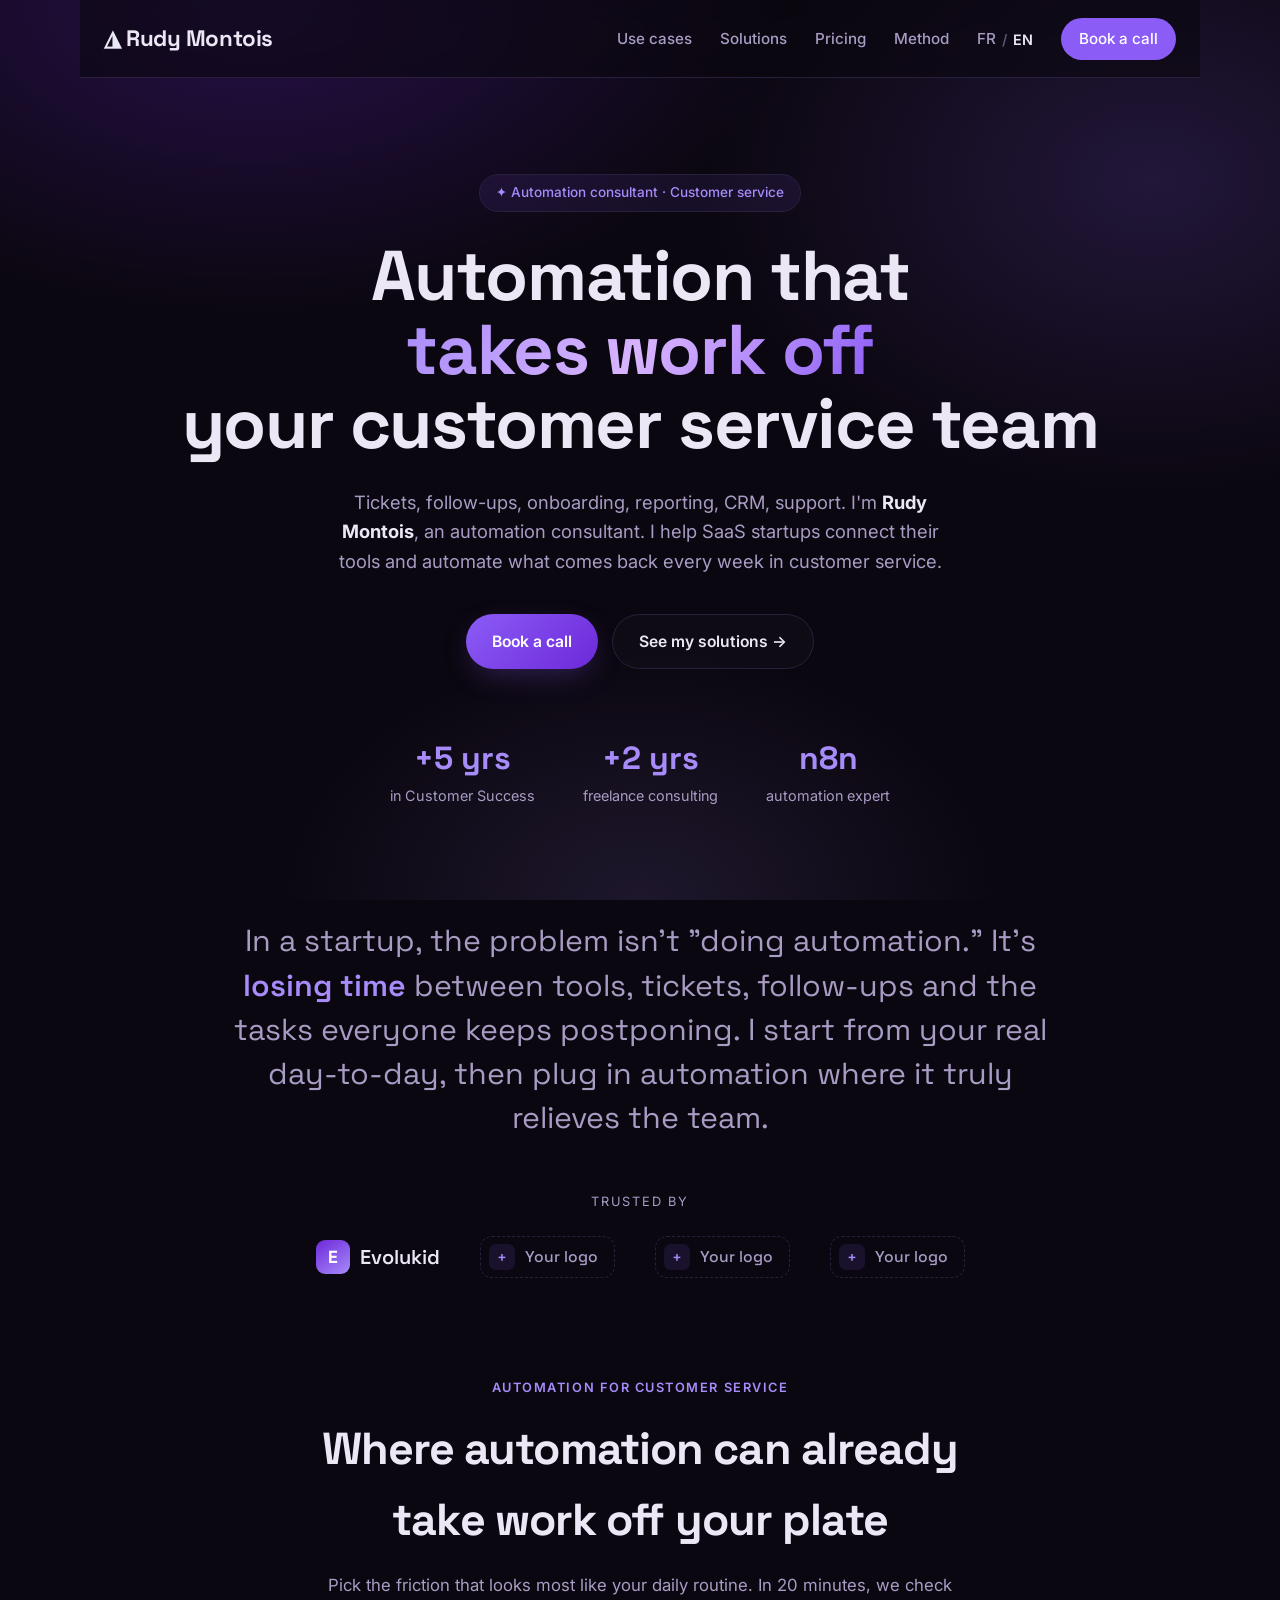
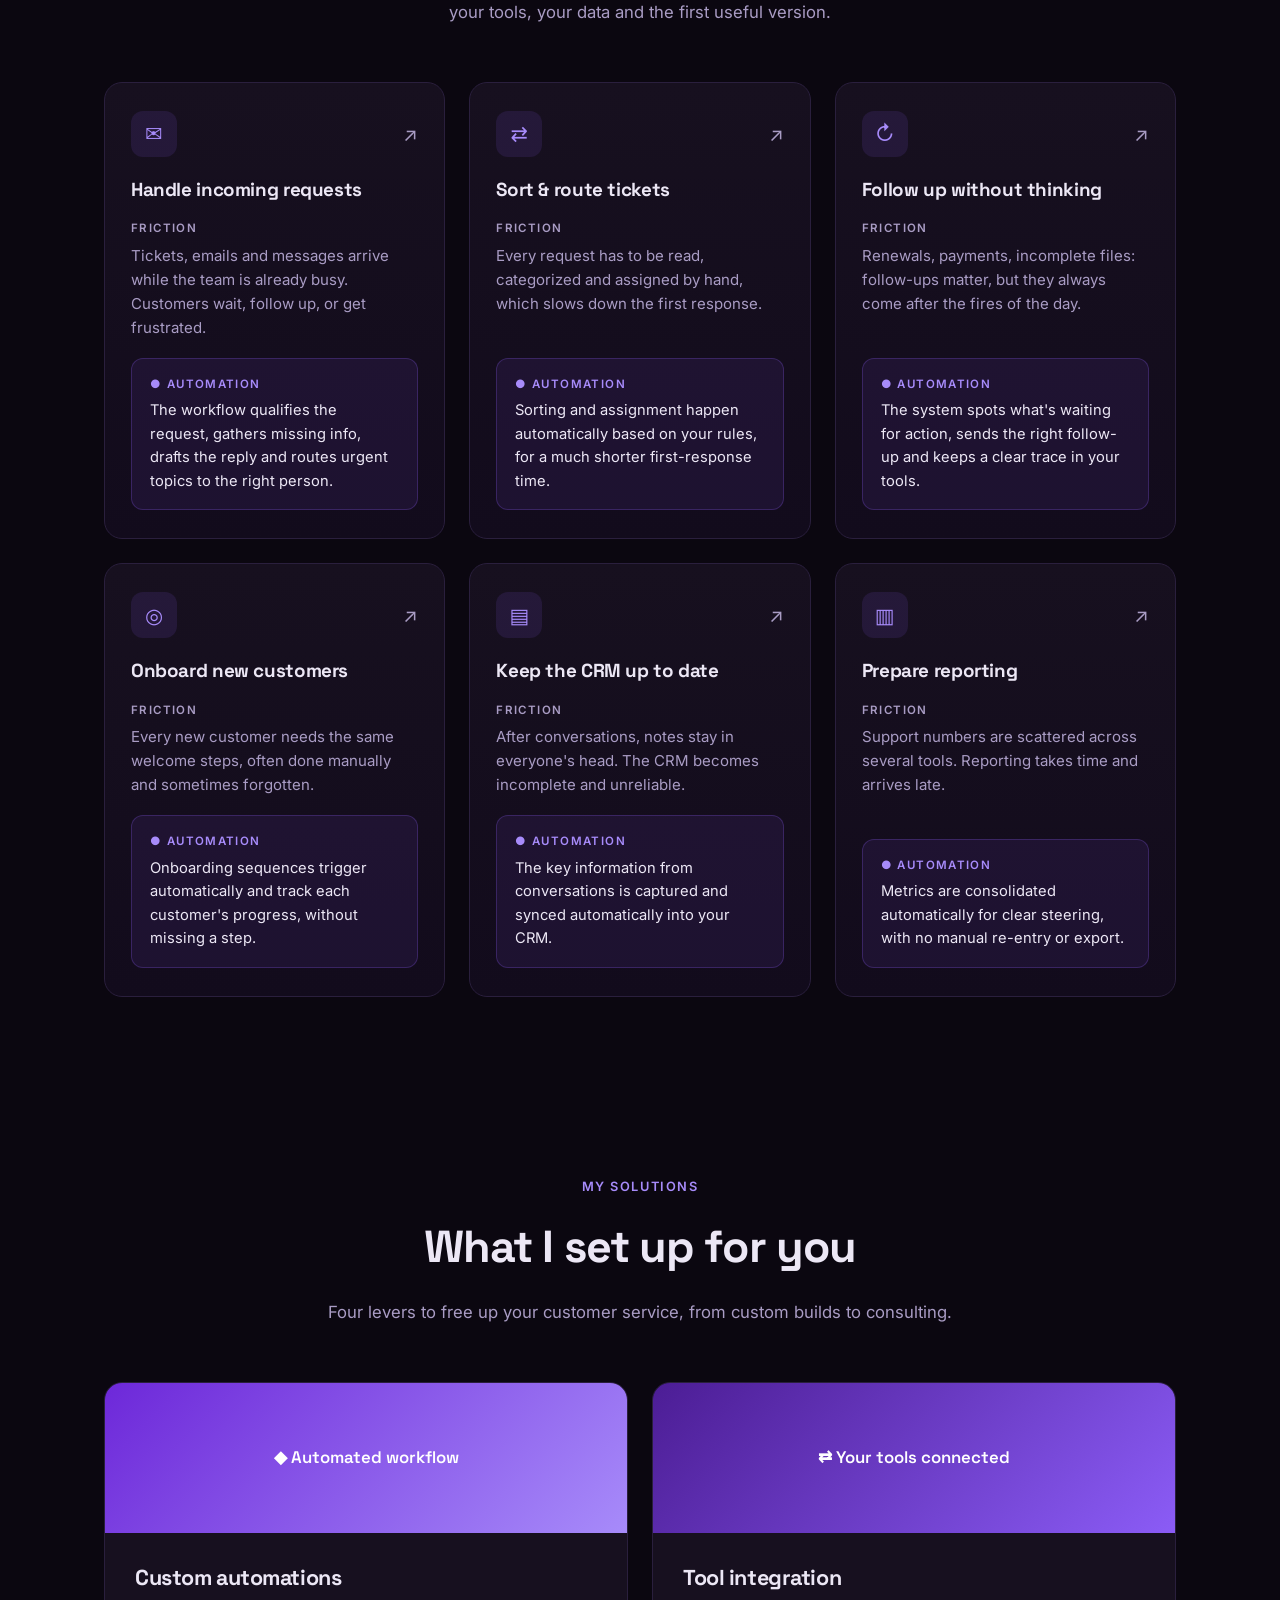
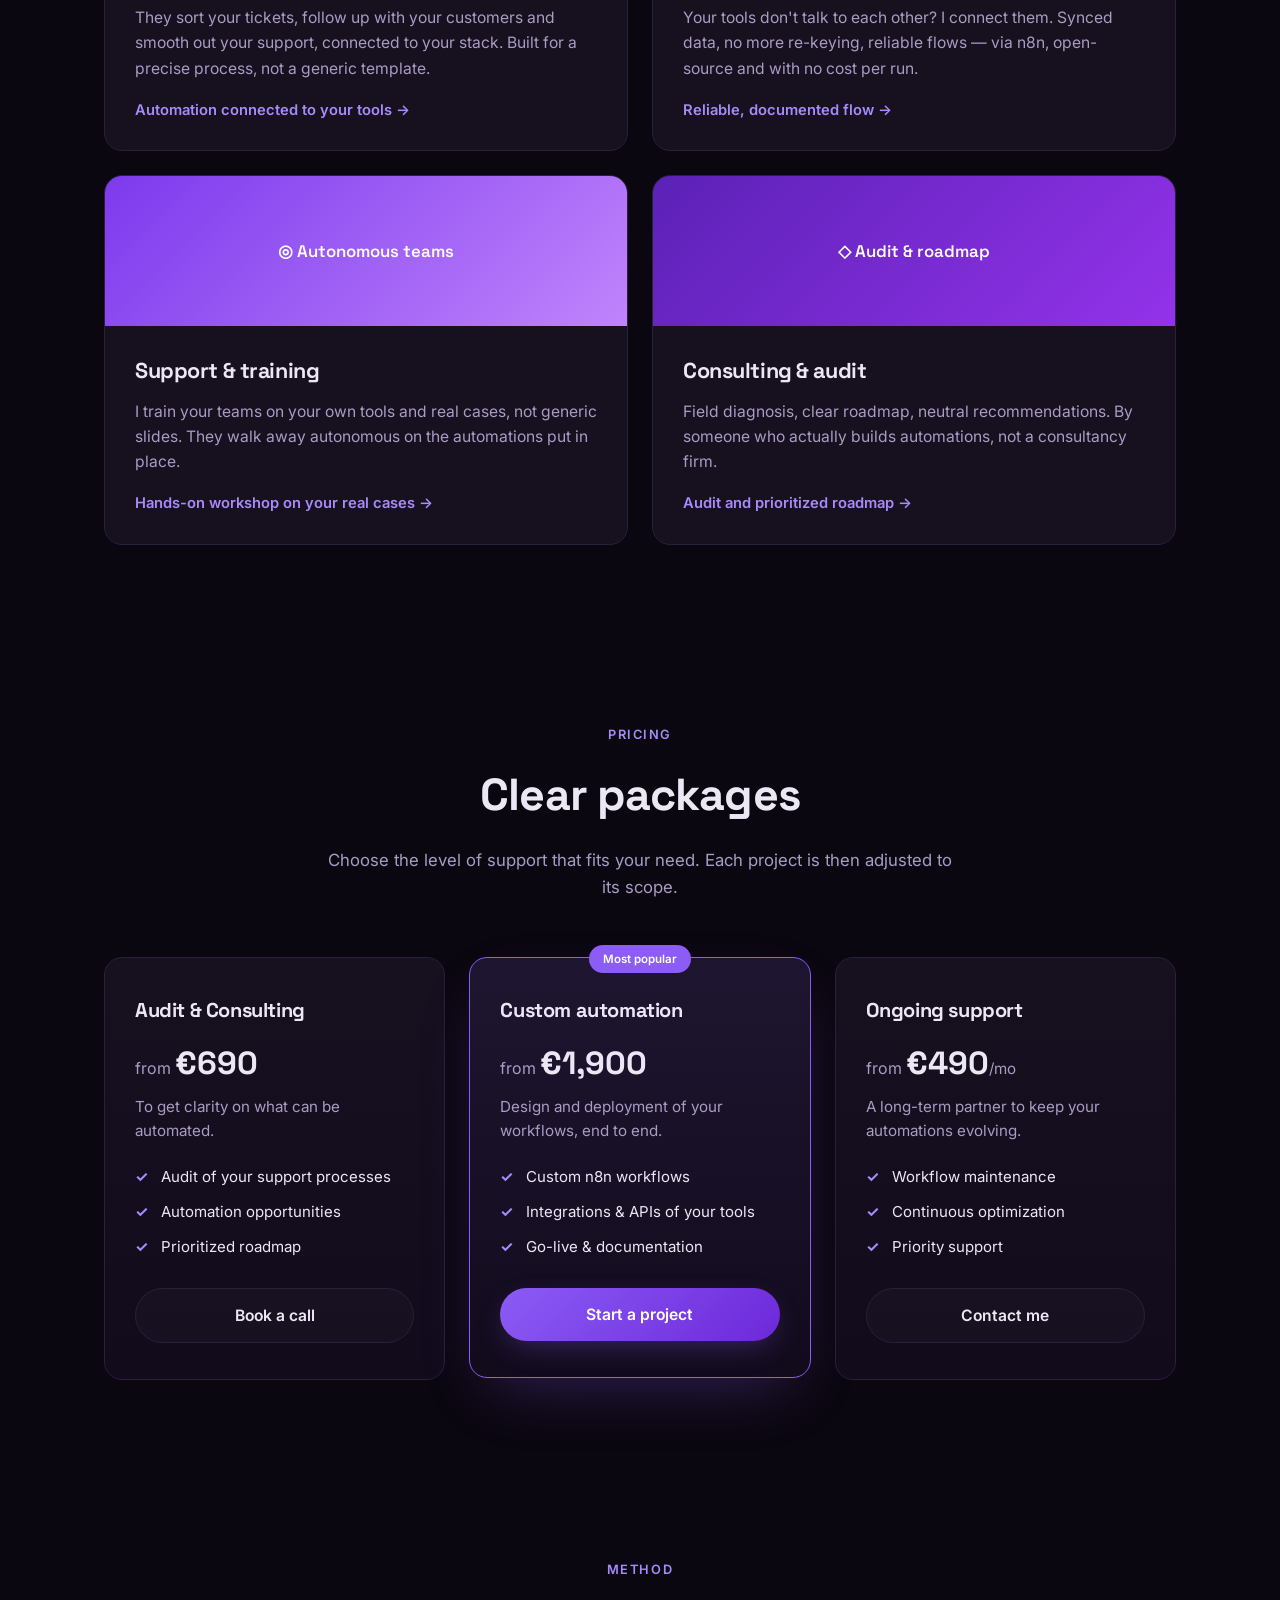
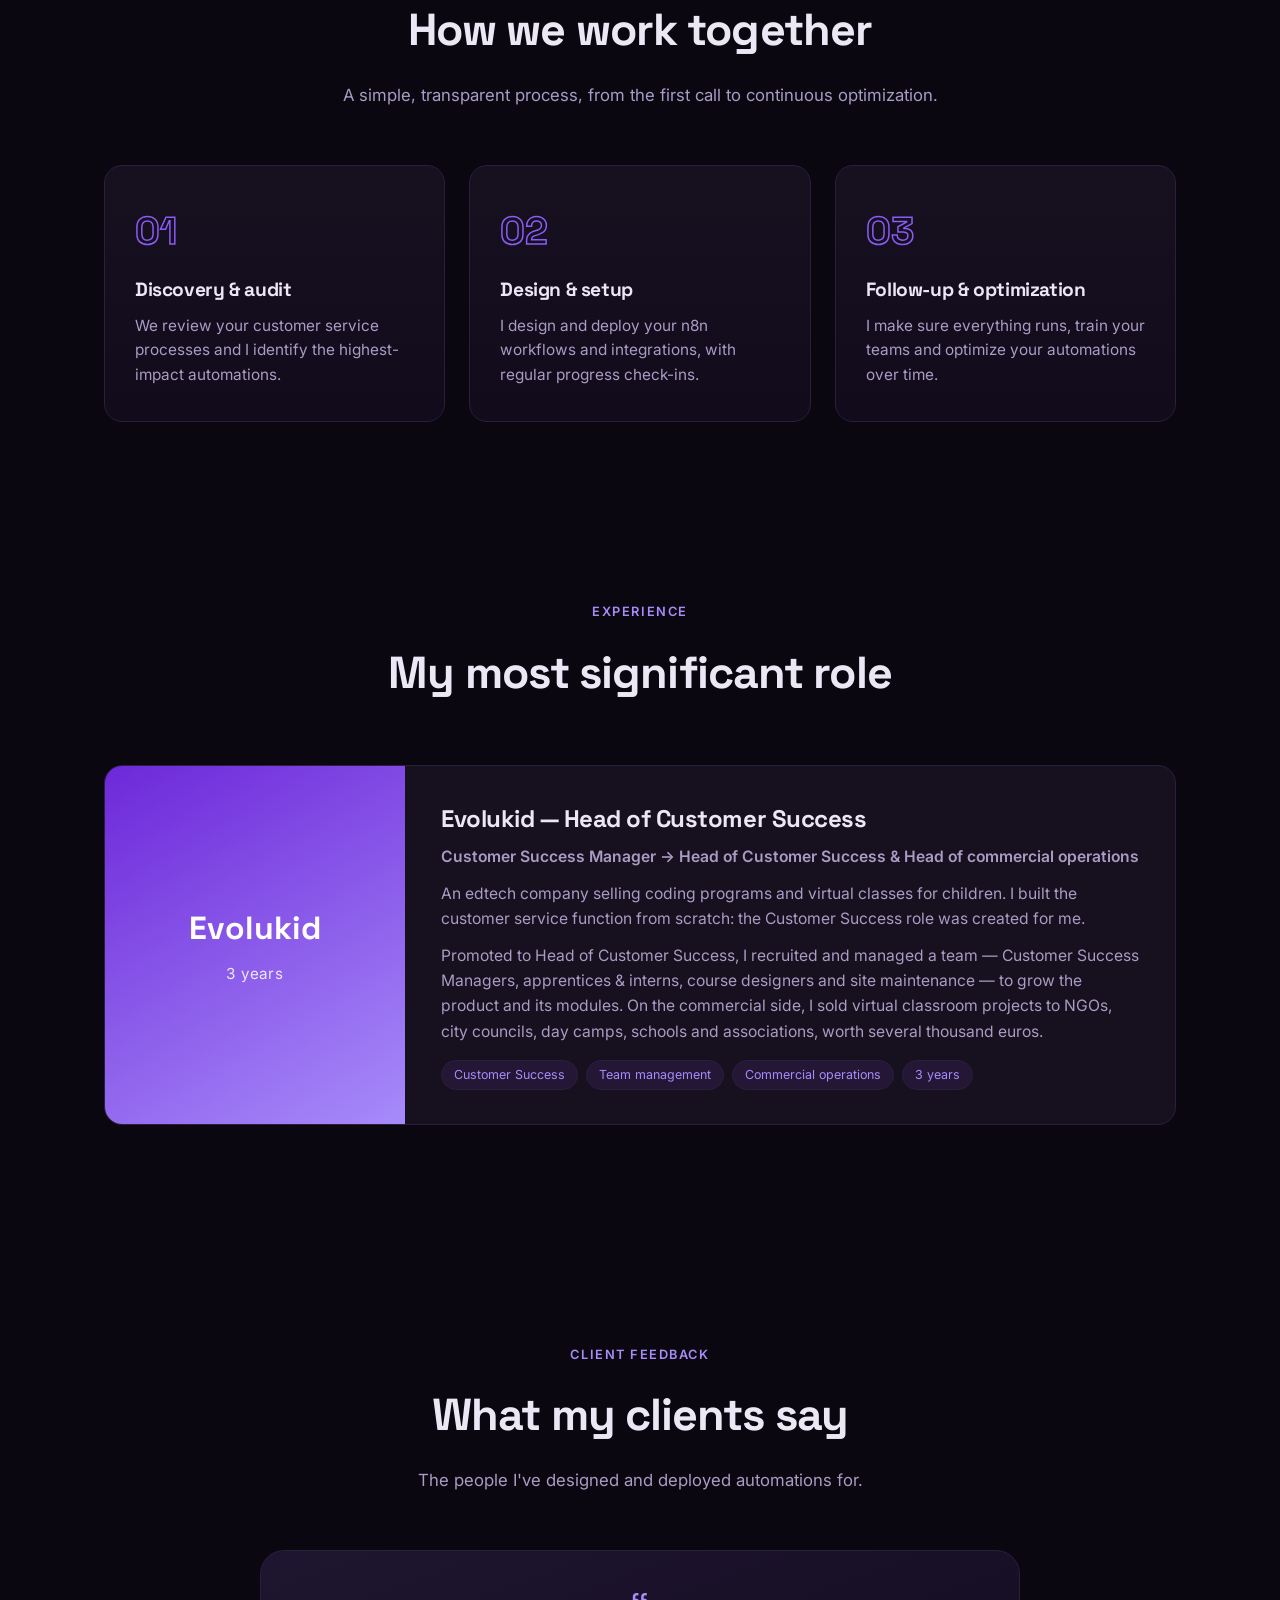
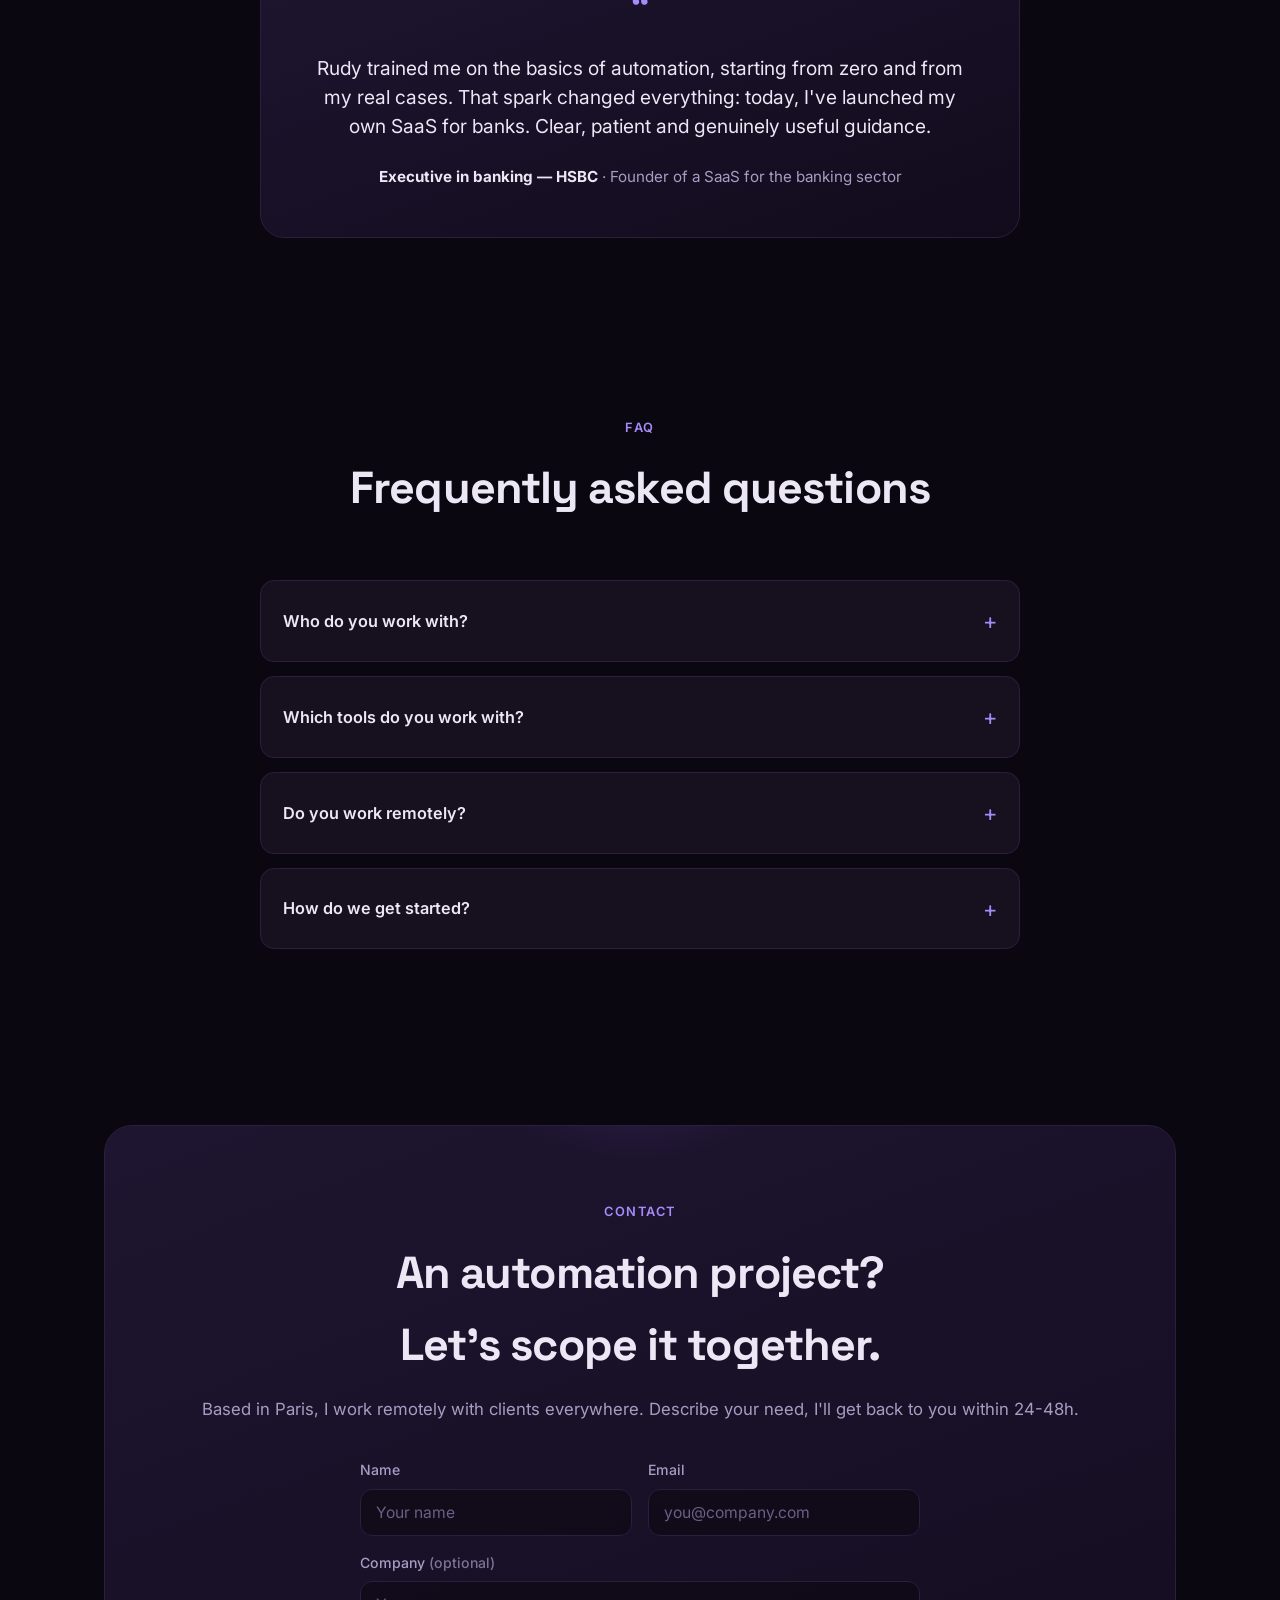
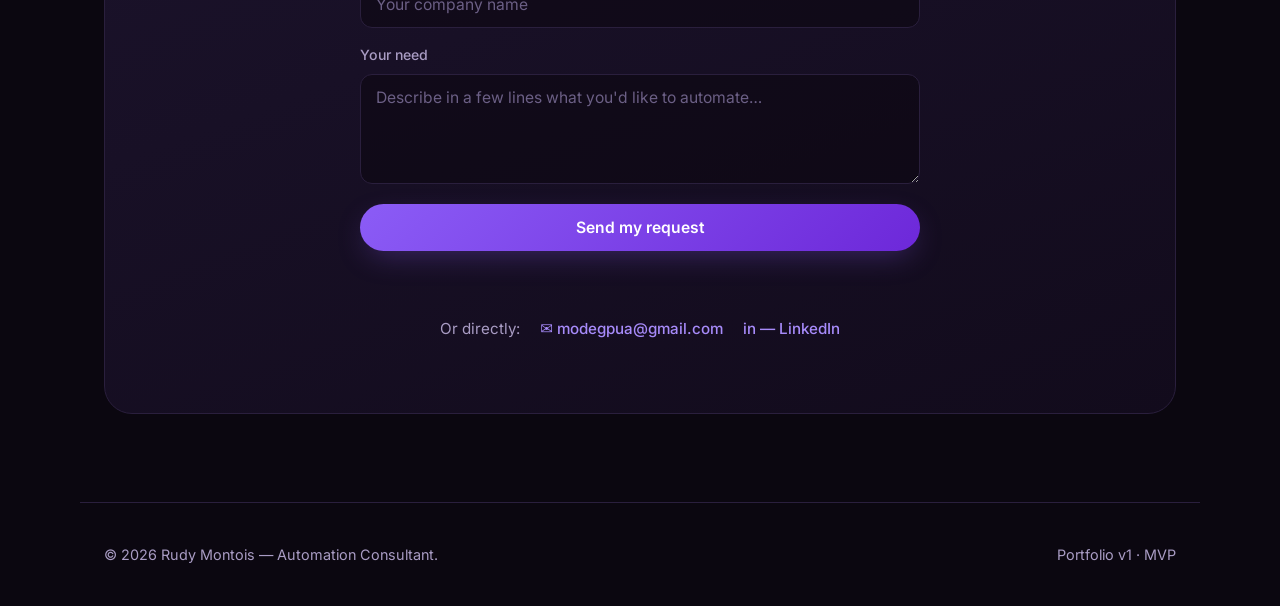
==== en/index.html @ bc2d2af4 "Ajoute la version anglaise du portfolio (/en/) - Page /en/index.html entierement traduite, memes des" ====
<!DOCTYPE html>
<html lang="en">
<head>
  <meta charset="UTF-8" />
  <meta name="viewport" content="width=device-width, initial-scale=1.0" />
  <title>Rudy Montois — Automation Consultant | Customer Service</title>
  <meta name="description" content="Automation consultant specialized in customer service. I help SaaS startups connect their tools and automate what comes back every week." />
  <meta name="author" content="Rudy Montois" />
  <meta name="keywords" content="automation, n8n, customer service, customer success, SaaS, freelance, consultant, Paris" />
  <link rel="canonical" href="https://rudymontois.fr/en/" />
  <link rel="alternate" hreflang="fr" href="https://rudymontois.fr/" />
  <link rel="alternate" hreflang="en" href="https://rudymontois.fr/en/" />
  <link rel="alternate" hreflang="x-default" href="https://rudymontois.fr/" />

  <!-- Open Graph -->
  <meta property="og:type" content="website" />
  <meta property="og:site_name" content="Rudy Montois" />
  <meta property="og:title" content="Rudy Montois — Automation Consultant | Customer Service" />
  <meta property="og:description" content="I help SaaS startups connect their tools and automate their customer service. Based in Paris, working remotely." />
  <meta property="og:url" content="https://rudymontois.fr/en/" />
  <meta property="og:image" content="https://rudymontois.fr/og-image.png" />
  <meta property="og:image:width" content="1200" />
  <meta property="og:image:height" content="630" />
  <meta property="og:locale" content="en_US" />

  <!-- Twitter Card -->
  <meta name="twitter:card" content="summary_large_image" />
  <meta name="twitter:title" content="Rudy Montois — Automation Consultant | Customer Service" />
  <meta name="twitter:description" content="I help SaaS startups connect their tools and automate their customer service. Based in Paris, working remotely." />
  <meta name="twitter:image" content="https://rudymontois.fr/og-image.png" />

  <link rel="icon" type="image/svg+xml" href="../favicon.svg" />
  <link rel="icon" type="image/png" sizes="32x32" href="../favicon-32.png" />
  <link rel="apple-touch-icon" sizes="180x180" href="../apple-touch-icon.png" />
  <link rel="preconnect" href="https://fonts.googleapis.com" />
  <link rel="preconnect" href="https://fonts.gstatic.com" crossorigin />
  <link href="https://fonts.googleapis.com/css2?family=Space+Grotesk:wght@400;500;600;700&family=Inter:wght@400;500;600&display=swap" rel="stylesheet" />
  <link rel="stylesheet" href="../style.css" />
</head>
<body>
  <div class="bg-glow" aria-hidden="true"></div>

  <!-- Header / Nav -->
  <header class="site-header">
    <a href="#top" class="logo">◮ Rudy Montois</a>
    <nav class="nav">
      <a href="#friction">Use cases</a>
      <a href="#solutions">Solutions</a>
      <a href="#tarifs">Pricing</a>
      <a href="#methode">Method</a>
      <span class="lang"><a href="../">FR</a><span class="lang-sep">/</span><span class="lang-on">EN</span></span>
      <a href="#contact" class="nav-cta">Book a call</a>
    </nav>
    <button class="nav-toggle" aria-label="Open menu">☰</button>
  </header>

  <main id="top">
    <!-- Hero -->
    <section class="hero">
      <p class="eyebrow">✦ Automation consultant · Customer service</p>
      <h1>
        Automation that<br />
        <span class="grad">takes work off</span><br />
        your customer service team
      </h1>
      <p class="hero-sub">
        Tickets, follow-ups, onboarding, reporting, CRM, support. I'm
        <strong>Rudy Montois</strong>, an automation consultant. I help SaaS
        startups connect their tools and automate what comes back every week
        in customer service.
      </p>
      <div class="hero-actions">
        <a href="#contact" class="btn btn-primary">Book a call</a>
        <a href="#solutions" class="btn btn-ghost">See my solutions →</a>
      </div>
      <div class="hero-stats">
        <div><strong>+5 yrs</strong><span>in Customer Success</span></div>
        <div><strong>+2 yrs</strong><span>freelance consulting</span></div>
        <div><strong>n8n</strong><span>automation expert</span></div>
      </div>
    </section>

    <!-- Problem block -->
    <section class="intro-block">
      <p>
        In a startup, the problem isn't "doing automation."
        It's <strong>losing time</strong> between tools, tickets, follow-ups
        and the tasks everyone keeps postponing. I start from your real
        day-to-day, then plug in automation where it truly relieves the team.
      </p>
    </section>

    <!-- Client logos -->
    <section class="logos">
      <p class="logos-title">Trusted by</p>
      <div class="logos-row">
        <span class="logo-item"><span class="logo-mark">E</span>Evolukid</span>
        <span class="logo-item ph"><span class="slot-mark">+</span>Your logo</span>
        <span class="logo-item ph"><span class="slot-mark">+</span>Your logo</span>
        <span class="logo-item ph"><span class="slot-mark">+</span>Your logo</span>
      </div>
    </section>

    <!-- Friction / Use cases -->
    <section id="friction" class="section">
      <div class="section-head">
        <span class="tag">Automation for customer service</span>
        <h2>Where automation can already take work off your plate</h2>
        <p class="section-lead">
          Pick the friction that looks most like your daily routine. In 20 minutes,
          we check your tools, your data and the first useful version.
        </p>
      </div>

      <div class="friction">
        <article class="friction-card">
          <div class="friction-top"><span class="fic">✉</span><span class="arrow">↗</span></div>
          <h3>Handle incoming requests</h3>
          <p class="label">Friction</p>
          <p>Tickets, emails and messages arrive while the team is already busy. Customers wait, follow up, or get frustrated.</p>
          <div class="auto-box">
            <p class="label auto">● Automation</p>
            <p>The workflow qualifies the request, gathers missing info, drafts the reply and routes urgent topics to the right person.</p>
          </div>
        </article>

        <article class="friction-card">
          <div class="friction-top"><span class="fic">⇄</span><span class="arrow">↗</span></div>
          <h3>Sort &amp; route tickets</h3>
          <p class="label">Friction</p>
          <p>Every request has to be read, categorized and assigned by hand, which slows down the first response.</p>
          <div class="auto-box">
            <p class="label auto">● Automation</p>
            <p>Sorting and assignment happen automatically based on your rules, for a much shorter first-response time.</p>
          </div>
        </article>

        <article class="friction-card">
          <div class="friction-top"><span class="fic">↻</span><span class="arrow">↗</span></div>
          <h3>Follow up without thinking</h3>
          <p class="label">Friction</p>
          <p>Renewals, payments, incomplete files: follow-ups matter, but they always come after the fires of the day.</p>
          <div class="auto-box">
            <p class="label auto">● Automation</p>
            <p>The system spots what's waiting for action, sends the right follow-up and keeps a clear trace in your tools.</p>
          </div>
        </article>

        <article class="friction-card">
          <div class="friction-top"><span class="fic">◎</span><span class="arrow">↗</span></div>
          <h3>Onboard new customers</h3>
          <p class="label">Friction</p>
          <p>Every new customer needs the same welcome steps, often done manually and sometimes forgotten.</p>
          <div class="auto-box">
            <p class="label auto">● Automation</p>
            <p>Onboarding sequences trigger automatically and track each customer's progress, without missing a step.</p>
          </div>
        </article>

        <article class="friction-card">
          <div class="friction-top"><span class="fic">▤</span><span class="arrow">↗</span></div>
          <h3>Keep the CRM up to date</h3>
          <p class="label">Friction</p>
          <p>After conversations, notes stay in everyone's head. The CRM becomes incomplete and unreliable.</p>
          <div class="auto-box">
            <p class="label auto">● Automation</p>
            <p>The key information from conversations is captured and synced automatically into your CRM.</p>
          </div>
        </article>

        <article class="friction-card">
          <div class="friction-top"><span class="fic">▥</span><span class="arrow">↗</span></div>
          <h3>Prepare reporting</h3>
          <p class="label">Friction</p>
          <p>Support numbers are scattered across several tools. Reporting takes time and arrives late.</p>
          <div class="auto-box">
            <p class="label auto">● Automation</p>
            <p>Metrics are consolidated automatically for clear steering, with no manual re-entry or export.</p>
          </div>
        </article>
      </div>
    </section>

    <!-- Solutions -->
    <section id="solutions" class="section">
      <div class="section-head">
        <span class="tag">My solutions</span>
        <h2>What I set up for you</h2>
        <p class="section-lead">Four levers to free up your customer service, from custom builds to consulting.</p>
      </div>

      <div class="solutions">
        <article class="solution-card">
          <div class="solution-visual v1"><span>◆ Automated workflow</span></div>
          <div class="solution-body">
            <h3>Custom automations</h3>
            <p>They sort your tickets, follow up with your customers and smooth out your support, connected to your stack. Built for a precise process, not a generic template.</p>
            <span class="more">Automation connected to your tools →</span>
          </div>
        </article>

        <article class="solution-card">
          <div class="solution-visual v2"><span>⇄ Your tools connected</span></div>
          <div class="solution-body">
            <h3>Tool integration</h3>
            <p>Your tools don't talk to each other? I connect them. Synced data, no more re-keying, reliable flows — via n8n, open-source and with no cost per run.</p>
            <span class="more">Reliable, documented flow →</span>
          </div>
        </article>

        <article class="solution-card">
          <div class="solution-visual v3"><span>◎ Autonomous teams</span></div>
          <div class="solution-body">
            <h3>Support &amp; training</h3>
            <p>I train your teams on your own tools and real cases, not generic slides. They walk away autonomous on the automations put in place.</p>
            <span class="more">Hands-on workshop on your real cases →</span>
          </div>
        </article>

        <article class="solution-card">
          <div class="solution-visual v4"><span>◇ Audit &amp; roadmap</span></div>
          <div class="solution-body">
            <h3>Consulting &amp; audit</h3>
            <p>Field diagnosis, clear roadmap, neutral recommendations. By someone who actually builds automations, not a consultancy firm.</p>
            <span class="more">Audit and prioritized roadmap →</span>
          </div>
        </article>
      </div>
    </section>

    <!-- Pricing -->
    <section id="tarifs" class="section">
      <div class="section-head">
        <span class="tag">Pricing</span>
        <h2>Clear packages</h2>
        <p class="section-lead">Choose the level of support that fits your need. Each project is then adjusted to its scope.</p>
      </div>

      <div class="pricing">
        <article class="price-card">
          <h3>Audit &amp; Consulting</h3>
          <div class="price">from <strong>€690</strong></div>
          <p class="price-desc">To get clarity on what can be automated.</p>
          <ul>
            <li>Audit of your support processes</li>
            <li>Automation opportunities</li>
            <li>Prioritized roadmap</li>
          </ul>
          <a href="#contact" class="btn btn-ghost">Book a call</a>
        </article>

        <article class="price-card featured">
          <div class="price-badge">Most popular</div>
          <h3>Custom automation</h3>
          <div class="price">from <strong>€1,900</strong></div>
          <p class="price-desc">Design and deployment of your workflows, end to end.</p>
          <ul>
            <li>Custom n8n workflows</li>
            <li>Integrations &amp; APIs of your tools</li>
            <li>Go-live &amp; documentation</li>
          </ul>
          <a href="#contact" class="btn btn-primary">Start a project</a>
        </article>

        <article class="price-card">
          <h3>Ongoing support</h3>
          <div class="price">from <strong>€490</strong><span>/mo</span></div>
          <p class="price-desc">A long-term partner to keep your automations evolving.</p>
          <ul>
            <li>Workflow maintenance</li>
            <li>Continuous optimization</li>
            <li>Priority support</li>
          </ul>
          <a href="#contact" class="btn btn-ghost">Contact me</a>
        </article>
      </div>
    </section>

    <!-- Method -->
    <section id="methode" class="section">
      <div class="section-head">
        <span class="tag">Method</span>
        <h2>How we work together</h2>
        <p class="section-lead">A simple, transparent process, from the first call to continuous optimization.</p>
      </div>
      <div class="steps">
        <article class="step">
          <div class="step-num">01</div>
          <h3>Discovery &amp; audit</h3>
          <p>We review your customer service processes and I identify the highest-impact automations.</p>
        </article>
        <article class="step">
          <div class="step-num">02</div>
          <h3>Design &amp; setup</h3>
          <p>I design and deploy your n8n workflows and integrations, with regular progress check-ins.</p>
        </article>
        <article class="step">
          <div class="step-num">03</div>
          <h3>Follow-up &amp; optimization</h3>
          <p>I make sure everything runs, train your teams and optimize your automations over time.</p>
        </article>
      </div>
    </section>

    <!-- Experience — Evolukid -->
    <section id="experience" class="section">
      <div class="section-head">
        <span class="tag">Experience</span>
        <h2>My most significant role</h2>
      </div>
      <article class="project-featured">
        <div class="featured-visual"><span>Evolukid</span><em>3 years</em></div>
        <div class="featured-body">
          <h3>Evolukid — Head of Customer Success</h3>
          <p class="featured-role">Customer Success Manager → Head of Customer Success &amp; Head of commercial operations</p>
          <p>An edtech company selling coding programs and virtual classes for children. I built the customer service function from scratch: the Customer Success role was created for me.</p>
          <p>Promoted to Head of Customer Success, I recruited and managed a team — Customer Success Managers, apprentices &amp; interns, course designers and site maintenance — to grow the product and its modules. On the commercial side, I sold virtual classroom projects to NGOs, city councils, day camps, schools and associations, worth several thousand euros.</p>
          <div class="chips"><span>Customer Success</span><span>Team management</span><span>Commercial operations</span><span>3 years</span></div>
        </div>
      </article>
    </section>

    <!-- Testimonials -->
    <section class="section testimonials">
      <div class="section-head">
        <span class="tag">Client feedback</span>
        <h2>What my clients say</h2>
        <p class="section-lead">The people I've designed and deployed automations for.</p>
      </div>
      <blockquote class="testimonial">
        <span class="quote-mark">“</span>
        <p>Rudy trained me on the basics of automation, starting from zero and from my real cases. That spark changed everything: today, I've launched my own SaaS for banks. Clear, patient and genuinely useful guidance.</p>
        <footer><strong>Executive in banking — HSBC</strong> · Founder of a SaaS for the banking sector</footer>
      </blockquote>
    </section>

    <!-- FAQ -->
    <section id="faq" class="section">
      <div class="section-head">
        <span class="tag">FAQ</span>
        <h2>Frequently asked questions</h2>
      </div>
      <div class="faq">
        <details>
          <summary>Who do you work with?</summary>
          <p>Mainly SaaS startups and companies focused on customer service, who want to automate their support and gain efficiency.</p>
        </details>
        <details>
          <summary>Which tools do you work with?</summary>
          <p>n8n Cloud first for automation, connected to your existing tools: CRM, helpdesk, billing and other SaaS solutions via their APIs.</p>
        </details>
        <details>
          <summary>Do you work remotely?</summary>
          <p>Yes, I work as a freelancer and remotely, with regular check-ins to keep clear tracking throughout the project.</p>
        </details>
        <details>
          <summary>How do we get started?</summary>
          <p>A first call is enough to scope your need. I get back to you within 24 to 48h with a first approach.</p>
        </details>
      </div>
    </section>

    <!-- Contact -->
    <section id="contact" class="section contact">
      <div class="contact-inner">
        <span class="tag">Contact</span>
        <h2>An automation project?<br />Let's scope it together.</h2>
        <p class="section-lead">
          Based in Paris, I work remotely with clients everywhere.
          Describe your need, I'll get back to you within 24-48h.
        </p>

        <!-- Form: replace VOTRE_ID with your Formspree ID -->
        <form id="contact-form" class="contact-form" action="https://formspree.io/f/VOTRE_ID" method="POST">
          <div class="form-row">
            <label>
              <span>Name</span>
              <input type="text" name="name" placeholder="Your name" required />
            </label>
            <label>
              <span>Email</span>
              <input type="email" name="email" placeholder="you@company.com" required />
            </label>
          </div>
          <label>
            <span>Company <em>(optional)</em></span>
            <input type="text" name="company" placeholder="Your company name" />
          </label>
          <label>
            <span>Your need</span>
            <textarea name="message" rows="4" placeholder="Describe in a few lines what you'd like to automate…" required></textarea>
          </label>
          <button type="submit" class="btn btn-primary form-submit">Send my request</button>
          <p class="form-status" role="status" aria-live="polite"></p>
        </form>

        <div class="contact-alt">
          <span>Or directly:</span>
          <a href="mailto:modegpua@gmail.com">✉ modegpua@gmail.com</a>
          <a href="https://www.linkedin.com/in/rudy-montois/" target="_blank" rel="noopener">in — LinkedIn</a>
        </div>
      </div>
    </section>
  </main>

  <footer class="site-footer">
    <p>© <span id="year"></span> Rudy Montois — Automation Consultant.</p>
    <p class="footer-made">Portfolio v1 · MVP</p>
  </footer>

  <script type="application/ld+json">
  {
    "@context": "https://schema.org",
    "@type": "ProfessionalService",
    "name": "Rudy Montois — Automation Consultant",
    "description": "Automation consultant specialized in customer service. Helps SaaS startups connect their tools and automate their support.",
    "url": "https://rudymontois.fr/en/",
    "image": "https://rudymontois.fr/og-image.png",
    "areaServed": "FR",
    "knowsAbout": ["Automation", "n8n", "Customer Success", "SaaS", "Customer service"],
    "founder": {
      "@type": "Person",
      "name": "Rudy Montois",
      "jobTitle": "Automation Consultant",
      "sameAs": "https://www.linkedin.com/in/rudy-montois/"
    },
    "address": {
      "@type": "PostalAddress",
      "addressLocality": "Paris",
      "addressCountry": "FR"
    }
  }
  </script>
  <script src="../script.js"></script>
</body>
</html>
---- style.css ----
/* ============================================
   Portfolio Rudy Montois — Thème sombre + violet
   ============================================ */

:root {
  --bg: #0b0710;
  --bg-2: #120b1c;
  --surface: #17101f;
  --surface-2: #1e1530;
  --border: #2a1f3d;
  --text: #ece7f5;
  --text-dim: #a99cc4;
  --violet: #8b5cf6;
  --violet-bright: #a78bfa;
  --violet-deep: #6d28d9;
  --violet-glow: rgba(139, 92, 246, 0.35);
  --radius: 18px;
  --maxw: 1120px;
}

* { margin: 0; padding: 0; box-sizing: border-box; }

html { scroll-behavior: smooth; }

body {
  background: var(--bg);
  color: var(--text);
  font-family: "Inter", system-ui, sans-serif;
  line-height: 1.6;
  overflow-x: hidden;
  position: relative;
}

h1, h2, h3, .logo { font-family: "Space Grotesk", sans-serif; letter-spacing: -0.02em; }

a { color: inherit; text-decoration: none; }

/* ---------- Fond lumineux ---------- */
.bg-glow {
  position: fixed;
  inset: 0;
  z-index: -1;
  background:
    radial-gradient(60% 50% at 20% 0%, rgba(109, 40, 217, 0.28), transparent 70%),
    radial-gradient(50% 50% at 90% 20%, rgba(139, 92, 246, 0.18), transparent 70%),
    radial-gradient(40% 40% at 50% 100%, rgba(167, 139, 250, 0.12), transparent 70%),
    var(--bg);
}

/* ---------- Header ---------- */
.site-header {
  position: sticky;
  top: 0;
  z-index: 50;
  display: flex;
  align-items: center;
  justify-content: space-between;
  max-width: var(--maxw);
  margin: 0 auto;
  padding: 18px 24px;
  backdrop-filter: blur(12px);
}
.site-header::after {
  content: "";
  position: absolute;
  inset: 0;
  z-index: -1;
  background: rgba(11, 7, 16, 0.6);
  border-bottom: 1px solid var(--border);
}
.logo { font-size: 1.4rem; font-weight: 700; }
.logo span { color: var(--violet-bright); }
.nav { display: flex; align-items: center; gap: 28px; }
.nav a { color: var(--text-dim); font-weight: 500; font-size: 0.95rem; transition: color 0.2s; }
.nav a:hover { color: var(--text); }
.nav-cta {
  background: var(--violet);
  color: #fff !important;
  padding: 9px 18px;
  border-radius: 999px;
  transition: background 0.2s, transform 0.2s;
}
.nav-cta:hover { background: var(--violet-bright); transform: translateY(-1px); }
.nav-toggle { display: none; background: none; border: none; color: var(--text); font-size: 1.5rem; cursor: pointer; }
.lang { display: inline-flex; align-items: center; gap: 6px; font-size: 0.9rem; font-weight: 600; }
.lang .lang-on { color: var(--text); }
.lang .lang-sep { color: var(--text-dim); opacity: 0.5; }
.lang a { color: var(--text-dim); }
.lang a:hover { color: var(--violet-bright); }

/* ---------- Boutons ---------- */
.btn {
  display: inline-flex;
  align-items: center;
  gap: 8px;
  padding: 14px 26px;
  border-radius: 999px;
  font-weight: 600;
  font-size: 0.98rem;
  transition: transform 0.2s, box-shadow 0.2s, background 0.2s;
}
.btn-primary {
  background: linear-gradient(135deg, var(--violet), var(--violet-deep));
  color: #fff;
  box-shadow: 0 10px 30px -8px var(--violet-glow);
}
.btn-primary:hover { transform: translateY(-2px); box-shadow: 0 16px 40px -8px var(--violet-glow); }
.btn-ghost { border: 1px solid var(--border); color: var(--text); background: rgba(255,255,255,0.02); }
.btn-ghost:hover { border-color: var(--violet); color: var(--violet-bright); transform: translateY(-2px); }

/* ---------- Hero ---------- */
.hero {
  max-width: var(--maxw);
  margin: 0 auto;
  padding: 96px 24px 72px;
  text-align: center;
}
.eyebrow {
  display: inline-block;
  color: var(--violet-bright);
  background: rgba(139, 92, 246, 0.1);
  border: 1px solid var(--border);
  padding: 7px 16px;
  border-radius: 999px;
  font-size: 0.85rem;
  font-weight: 500;
  margin-bottom: 28px;
}
.hero h1 { font-size: clamp(2.4rem, 6vw, 4.4rem); font-weight: 700; line-height: 1.05; }
.grad {
  background: linear-gradient(120deg, var(--violet-bright), #d8b4fe, var(--violet));
  -webkit-background-clip: text;
  background-clip: text;
  -webkit-text-fill-color: transparent;
}
.hero-sub {
  max-width: 620px;
  margin: 26px auto 0;
  color: var(--text-dim);
  font-size: 1.15rem;
}
.hero-sub strong { color: var(--text); }
.hero-actions { display: flex; gap: 14px; justify-content: center; flex-wrap: wrap; margin-top: 38px; }
.hero-stats {
  display: flex;
  justify-content: center;
  gap: 48px;
  margin-top: 64px;
  flex-wrap: wrap;
}
.hero-stats div { display: flex; flex-direction: column; }
.hero-stats strong { font-family: "Space Grotesk", sans-serif; font-size: 2rem; color: var(--violet-bright); }
.hero-stats span { color: var(--text-dim); font-size: 0.9rem; }

/* ---------- Sections ---------- */
.section { max-width: var(--maxw); margin: 0 auto; padding: 88px 24px; }
.section-head { text-align: center; max-width: 640px; margin: 0 auto 56px; }
.tag {
  display: inline-block;
  color: var(--violet-bright);
  font-size: 0.8rem;
  font-weight: 600;
  letter-spacing: 0.12em;
  text-transform: uppercase;
  margin-bottom: 14px;
}
.section-head h2 { font-size: clamp(1.9rem, 4vw, 2.8rem); }
.section-lead { color: var(--text-dim); margin-top: 16px; font-size: 1.05rem; }

/* ---------- Cards (Offre) ---------- */
.cards { display: grid; grid-template-columns: repeat(3, 1fr); gap: 24px; }
.card {
  position: relative;
  background: linear-gradient(180deg, var(--surface), var(--bg-2));
  border: 1px solid var(--border);
  border-radius: var(--radius);
  padding: 34px 30px;
  transition: transform 0.25s, border-color 0.25s, box-shadow 0.25s;
}
.card:hover { transform: translateY(-6px); border-color: var(--violet); box-shadow: 0 24px 50px -20px var(--violet-glow); }
.card-featured { border-color: var(--violet); box-shadow: 0 24px 60px -24px var(--violet-glow); }
.card-badge {
  position: absolute;
  top: -13px;
  left: 50%;
  transform: translateX(-50%);
  background: var(--violet);
  color: #fff;
  font-size: 0.72rem;
  font-weight: 600;
  padding: 5px 14px;
  border-radius: 999px;
  white-space: nowrap;
}
.card-icon {
  width: 52px; height: 52px;
  display: grid; place-items: center;
  border-radius: 14px;
  background: rgba(139, 92, 246, 0.12);
  color: var(--violet-bright);
  font-size: 1.5rem;
  margin-bottom: 20px;
}
.card h3 { font-size: 1.3rem; margin-bottom: 10px; }
.card p { color: var(--text-dim); font-size: 0.98rem; }
.card ul { list-style: none; margin-top: 18px; display: flex; flex-direction: column; gap: 9px; }
.card li { color: var(--text); font-size: 0.92rem; padding-left: 24px; position: relative; }
.card li::before { content: "✦"; position: absolute; left: 0; color: var(--violet-bright); }

/* ---------- Logos clients ---------- */
.logos { max-width: var(--maxw); margin: 0 auto; padding: 32px 24px 8px; text-align: center; }
.logos-title {
  color: var(--text-dim);
  font-size: 0.8rem;
  letter-spacing: 0.14em;
  text-transform: uppercase;
  margin-bottom: 24px;
}
.logos-row { display: flex; flex-wrap: wrap; justify-content: center; align-items: center; gap: 16px 40px; }
.logo-item {
  display: inline-flex;
  align-items: center;
  gap: 10px;
  font-family: "Space Grotesk", sans-serif;
  font-size: 1.25rem;
  font-weight: 600;
  color: var(--text);
}
.logo-mark {
  width: 34px; height: 34px;
  display: grid; place-items: center;
  border-radius: 9px;
  background: linear-gradient(145deg, var(--violet-deep), var(--violet-bright));
  color: #fff;
  font-size: 1.1rem;
  font-weight: 700;
}
.logo-item.ph {
  color: var(--text-dim);
  border: 1px dashed var(--border);
  border-radius: 12px;
  padding: 7px 16px 7px 8px;
  font-size: 0.98rem;
  font-weight: 500;
}
.slot-mark {
  width: 26px; height: 26px;
  display: grid; place-items: center;
  border-radius: 7px;
  background: rgba(139, 92, 246, 0.12);
  color: var(--violet-bright);
  font-size: 1rem;
}

/* ---------- Tarifs ---------- */
.pricing { display: grid; grid-template-columns: repeat(3, 1fr); gap: 24px; align-items: start; }
.price-card {
  position: relative;
  background: linear-gradient(180deg, var(--surface), var(--bg-2));
  border: 1px solid var(--border);
  border-radius: var(--radius);
  padding: 36px 30px;
  display: flex;
  flex-direction: column;
  transition: transform 0.25s, border-color 0.25s, box-shadow 0.25s;
}
.price-card:hover { transform: translateY(-6px); border-color: var(--violet); box-shadow: 0 24px 50px -24px var(--violet-glow); }
.price-card.featured {
  border-color: var(--violet);
  background: linear-gradient(180deg, var(--surface-2), var(--bg-2));
  box-shadow: 0 24px 60px -24px var(--violet-glow);
}
.price-badge {
  position: absolute;
  top: -13px; left: 50%;
  transform: translateX(-50%);
  background: var(--violet);
  color: #fff;
  font-size: 0.72rem;
  font-weight: 600;
  padding: 5px 14px;
  border-radius: 999px;
  white-space: nowrap;
}
.price-card h3 { font-size: 1.25rem; margin-bottom: 12px; }
.price { font-size: 1rem; color: var(--text-dim); margin-bottom: 6px; }
.price strong { font-family: "Space Grotesk", sans-serif; font-size: 2rem; color: var(--text); font-weight: 700; }
.price span { color: var(--text-dim); font-size: 0.95rem; }
.price-desc { color: var(--text-dim); font-size: 0.95rem; margin-bottom: 22px; }
.price-card ul { list-style: none; display: flex; flex-direction: column; gap: 11px; margin-bottom: 28px; }
.price-card li { font-size: 0.94rem; padding-left: 26px; position: relative; }
.price-card li::before { content: "✓"; position: absolute; left: 0; color: var(--violet-bright); font-weight: 700; }
.price-card .btn { margin-top: auto; justify-content: center; }

/* ---------- Bloc problème ---------- */
.intro-block {
  max-width: 880px;
  margin: 0 auto;
  padding: 40px 24px 20px;
  text-align: center;
}
.intro-block p {
  font-family: "Space Grotesk", sans-serif;
  font-size: clamp(1.3rem, 3vw, 1.9rem);
  line-height: 1.45;
  color: var(--text-dim);
  font-weight: 400;
}
.intro-block strong { color: var(--violet-bright); font-weight: 600; }

/* ---------- Friction / cas d'usage ---------- */
.friction { display: grid; grid-template-columns: repeat(3, 1fr); gap: 24px; }
.friction-card {
  background: linear-gradient(180deg, var(--surface), var(--bg-2));
  border: 1px solid var(--border);
  border-radius: var(--radius);
  padding: 28px 26px;
  display: flex;
  flex-direction: column;
  transition: transform 0.25s, border-color 0.25s, box-shadow 0.25s;
}
.friction-card:hover { transform: translateY(-6px); border-color: var(--violet); box-shadow: 0 24px 50px -24px var(--violet-glow); }
.friction-top { display: flex; justify-content: space-between; align-items: center; margin-bottom: 18px; }
.friction-top .fic {
  width: 46px; height: 46px;
  display: grid; place-items: center;
  border-radius: 12px;
  background: rgba(139, 92, 246, 0.12);
  color: var(--violet-bright);
  font-size: 1.3rem;
}
.friction-top .arrow { color: var(--text-dim); font-size: 1.2rem; }
.friction-card h3 { font-size: 1.18rem; margin-bottom: 14px; }
.friction-card .label {
  font-size: 0.72rem;
  letter-spacing: 0.12em;
  text-transform: uppercase;
  color: var(--text-dim);
  font-weight: 600;
  margin-bottom: 6px;
}
.friction-card > p { color: var(--text-dim); font-size: 0.94rem; margin-bottom: 18px; }
.auto-box {
  margin-top: auto;
  background: rgba(139, 92, 246, 0.09);
  border: 1px solid rgba(139, 92, 246, 0.25);
  border-radius: 12px;
  padding: 16px 18px;
}
.auto-box .label.auto { color: var(--violet-bright); }
.auto-box p:last-child { color: var(--text); font-size: 0.92rem; margin: 0; }

/* ---------- Solutions ---------- */
.solutions { display: grid; grid-template-columns: repeat(2, 1fr); gap: 24px; }
.solution-card {
  background: var(--surface);
  border: 1px solid var(--border);
  border-radius: var(--radius);
  overflow: hidden;
  transition: transform 0.25s, border-color 0.25s, box-shadow 0.25s;
}
.solution-card:hover { transform: translateY(-6px); border-color: var(--violet); box-shadow: 0 24px 50px -24px var(--violet-glow); }
.solution-visual {
  height: 150px;
  display: grid;
  place-items: center;
  font-family: "Space Grotesk", sans-serif;
  font-weight: 600;
  font-size: 1.05rem;
  color: #fff;
}
.solution-visual.v1 { background: linear-gradient(135deg, #6d28d9, #a78bfa); }
.solution-visual.v2 { background: linear-gradient(135deg, #4c1d95, #8b5cf6); }
.solution-visual.v3 { background: linear-gradient(135deg, #7c3aed, #c084fc); }
.solution-visual.v4 { background: linear-gradient(135deg, #5b21b6, #9333ea); }
.solution-body { padding: 28px 30px; }
.solution-body h3 { font-size: 1.35rem; margin-bottom: 10px; }
.solution-body p { color: var(--text-dim); font-size: 0.98rem; margin-bottom: 16px; }
.solution-body .more { color: var(--violet-bright); font-weight: 600; font-size: 0.92rem; }

/* ---------- Témoignage ---------- */
.testimonials { text-align: center; }
.testimonial {
  max-width: 760px;
  margin: 0 auto;
  background: linear-gradient(160deg, var(--surface-2), var(--bg-2));
  border: 1px solid var(--border);
  border-radius: 24px;
  padding: 48px 44px;
}
.testimonial .quote-mark { font-family: "Space Grotesk", sans-serif; font-size: 3rem; color: var(--violet-bright); line-height: 0.5; }
.testimonial p { font-size: 1.2rem; color: var(--text); margin: 20px 0 24px; line-height: 1.5; }
.testimonial footer { color: var(--text-dim); font-size: 0.95rem; }
.testimonial footer strong { color: var(--text); }

/* ---------- Méthode (steps) ---------- */
.steps { display: grid; grid-template-columns: repeat(3, 1fr); gap: 24px; }
.step {
  position: relative;
  background: linear-gradient(180deg, var(--surface), var(--bg-2));
  border: 1px solid var(--border);
  border-radius: var(--radius);
  padding: 34px 30px;
}
.step-num {
  font-family: "Space Grotesk", sans-serif;
  font-size: 2.4rem;
  font-weight: 700;
  color: transparent;
  -webkit-text-stroke: 1.5px var(--violet);
  margin-bottom: 14px;
}
.step h3 { font-size: 1.2rem; margin-bottom: 8px; }
.step p { color: var(--text-dim); font-size: 0.96rem; }

/* ---------- FAQ ---------- */
.faq { max-width: 760px; margin: 0 auto; display: flex; flex-direction: column; gap: 14px; }
.faq details {
  background: var(--surface);
  border: 1px solid var(--border);
  border-radius: 14px;
  padding: 4px 22px;
  transition: border-color 0.2s;
}
.faq details[open] { border-color: var(--violet); }
.faq summary {
  cursor: pointer;
  list-style: none;
  padding: 18px 0;
  font-weight: 600;
  font-size: 1.02rem;
  display: flex;
  justify-content: space-between;
  align-items: center;
}
.faq summary::-webkit-details-marker { display: none; }
.faq summary::after {
  content: "+";
  color: var(--violet-bright);
  font-size: 1.4rem;
  font-weight: 400;
  transition: transform 0.2s;
}
.faq details[open] summary::after { transform: rotate(45deg); }
.faq details p { color: var(--text-dim); padding: 0 0 20px; font-size: 0.98rem; }

/* ---------- Projet phare (Evolutid) ---------- */
.project-featured {
  display: grid;
  grid-template-columns: 300px 1fr;
  gap: 0;
  background: var(--surface);
  border: 1px solid var(--border);
  border-radius: var(--radius);
  overflow: hidden;
  margin-bottom: 40px;
  transition: border-color 0.25s, box-shadow 0.25s;
}
.project-featured:hover { border-color: var(--violet); box-shadow: 0 24px 60px -24px var(--violet-glow); }
.featured-visual {
  background: linear-gradient(150deg, var(--violet-deep), var(--violet-bright));
  display: flex;
  flex-direction: column;
  align-items: center;
  justify-content: center;
  gap: 8px;
  padding: 32px;
  text-align: center;
}
.featured-visual span { font-family: "Space Grotesk", sans-serif; font-size: 2rem; font-weight: 700; color: #fff; }
.featured-visual em { font-style: normal; color: rgba(255,255,255,0.85); font-size: 0.95rem; letter-spacing: 0.05em; }
.featured-body { padding: 34px 36px; }
.featured-body h3 { font-size: 1.5rem; margin-bottom: 6px; }
.featured-role { color: var(--violet-bright); font-weight: 600; font-size: 0.95rem; margin-bottom: 16px; }
.featured-body p { color: var(--text-dim); font-size: 0.98rem; margin-bottom: 12px; }
.sub-head {
  font-size: 1.15rem;
  color: var(--text);
  margin-bottom: 22px;
  font-weight: 600;
}

/* ---------- Projets ---------- */
.projects { display: grid; grid-template-columns: repeat(3, 1fr); gap: 24px; }
.project {
  background: var(--surface);
  border: 1px solid var(--border);
  border-radius: var(--radius);
  overflow: hidden;
  transition: transform 0.25s, border-color 0.25s;
}
.project:hover { transform: translateY(-6px); border-color: var(--violet); }
.project-thumb {
  height: 180px;
  display: grid;
  place-items: center;
  font-family: "Space Grotesk", sans-serif;
  font-size: 3rem;
  font-weight: 700;
  color: rgba(255,255,255,0.85);
}
.thumb-1 { background: linear-gradient(135deg, #6d28d9, #a78bfa); }
.thumb-2 { background: linear-gradient(135deg, #4c1d95, #8b5cf6); }
.thumb-3 { background: linear-gradient(135deg, #7c3aed, #c084fc); }
.project-body { padding: 24px; }
.project-body h3 { font-size: 1.2rem; margin-bottom: 8px; }
.project-body p { color: var(--text-dim); font-size: 0.95rem; }
.chips { display: flex; gap: 8px; flex-wrap: wrap; margin-top: 16px; }
.chips span {
  font-size: 0.78rem;
  color: var(--violet-bright);
  background: rgba(139, 92, 246, 0.1);
  border: 1px solid var(--border);
  padding: 4px 12px;
  border-radius: 999px;
}

/* ---------- À propos ---------- */
.about-grid { display: grid; grid-template-columns: 260px 1fr; gap: 48px; align-items: center; }
.about-avatar {
  aspect-ratio: 1;
  border-radius: 24px;
  display: grid;
  place-items: center;
  font-family: "Space Grotesk", sans-serif;
  font-size: 4rem;
  font-weight: 700;
  color: #fff;
  background: linear-gradient(145deg, var(--violet-deep), var(--violet-bright));
  box-shadow: 0 24px 60px -20px var(--violet-glow);
}
.about-text h2 { margin: 12px 0 18px; }
.about-text p { color: var(--text-dim); margin-bottom: 14px; }
.about-text strong { color: var(--text); }
.skills { display: flex; gap: 10px; flex-wrap: wrap; margin-top: 22px; }
.skills span {
  font-size: 0.88rem;
  background: var(--surface-2);
  border: 1px solid var(--border);
  padding: 8px 16px;
  border-radius: 999px;
}

/* ---------- Contact ---------- */
.contact { text-align: center; }
.contact-inner {
  background: linear-gradient(160deg, var(--surface-2), var(--bg-2));
  border: 1px solid var(--border);
  border-radius: 28px;
  padding: 72px 32px;
  position: relative;
  overflow: hidden;
}
.contact-inner::before {
  content: "";
  position: absolute;
  top: -50%; left: 50%;
  transform: translateX(-50%);
  width: 500px; height: 500px;
  background: radial-gradient(circle, var(--violet-glow), transparent 65%);
  z-index: 0;
}
.contact-inner > * { position: relative; z-index: 1; }
.contact h2 { font-size: clamp(1.9rem, 4vw, 2.8rem); }
.contact-actions { display: flex; gap: 14px; justify-content: center; flex-wrap: wrap; margin-top: 32px; }

/* ---------- Formulaire de contact ---------- */
.contact-form {
  max-width: 560px;
  margin: 36px auto 0;
  text-align: left;
  display: flex;
  flex-direction: column;
  gap: 16px;
}
.form-row { display: grid; grid-template-columns: 1fr 1fr; gap: 16px; }
.contact-form label { display: flex; flex-direction: column; gap: 7px; }
.contact-form label span { font-size: 0.88rem; color: var(--text-dim); font-weight: 500; }
.contact-form label span em { font-style: normal; opacity: 0.7; }
.contact-form input,
.contact-form textarea {
  width: 100%;
  background: rgba(11, 7, 16, 0.55);
  border: 1px solid var(--border);
  border-radius: 12px;
  padding: 13px 15px;
  color: var(--text);
  font-family: inherit;
  font-size: 0.98rem;
  transition: border-color 0.2s, box-shadow 0.2s;
}
.contact-form input::placeholder,
.contact-form textarea::placeholder { color: #6b5f85; }
.contact-form input:focus,
.contact-form textarea:focus {
  outline: none;
  border-color: var(--violet);
  box-shadow: 0 0 0 3px rgba(139, 92, 246, 0.18);
}
.contact-form textarea { resize: vertical; min-height: 110px; }
.form-submit { margin-top: 4px; justify-content: center; border: none; cursor: pointer; font-family: inherit; }
.form-status { font-size: 0.94rem; margin-top: 4px; min-height: 1.2em; }
.form-status.ok { color: #6ee7b7; }
.form-status.err { color: #fca5a5; }
.contact-alt {
  display: flex;
  gap: 20px;
  justify-content: center;
  flex-wrap: wrap;
  align-items: center;
  margin-top: 28px;
  color: var(--text-dim);
  font-size: 0.95rem;
}
.contact-alt a { color: var(--violet-bright); font-weight: 500; }
.contact-alt a:hover { text-decoration: underline; }

/* ---------- Footer ---------- */
.site-footer {
  max-width: var(--maxw);
  margin: 0 auto;
  padding: 40px 24px;
  border-top: 1px solid var(--border);
  display: flex;
  justify-content: space-between;
  flex-wrap: wrap;
  gap: 10px;
  color: var(--text-dim);
  font-size: 0.9rem;
}

/* ---------- Responsive ---------- */
@media (max-width: 860px) {
  .cards, .projects, .steps, .friction, .solutions, .pricing { grid-template-columns: 1fr; }
  .project-featured { grid-template-columns: 1fr; }
  .featured-visual { padding: 40px; }
  .about-grid { grid-template-columns: 1fr; text-align: center; }
  .about-avatar { max-width: 200px; margin: 0 auto; }
  .skills { justify-content: center; }
  .nav { display: none; }
  .nav-toggle { display: block; }
  .nav.open {
    display: flex;
    position: absolute;
    top: 100%; right: 24px;
    flex-direction: column;
    background: var(--surface);
    border: 1px solid var(--border);
    border-radius: 14px;
    padding: 18px 22px;
    gap: 16px;
  }
}
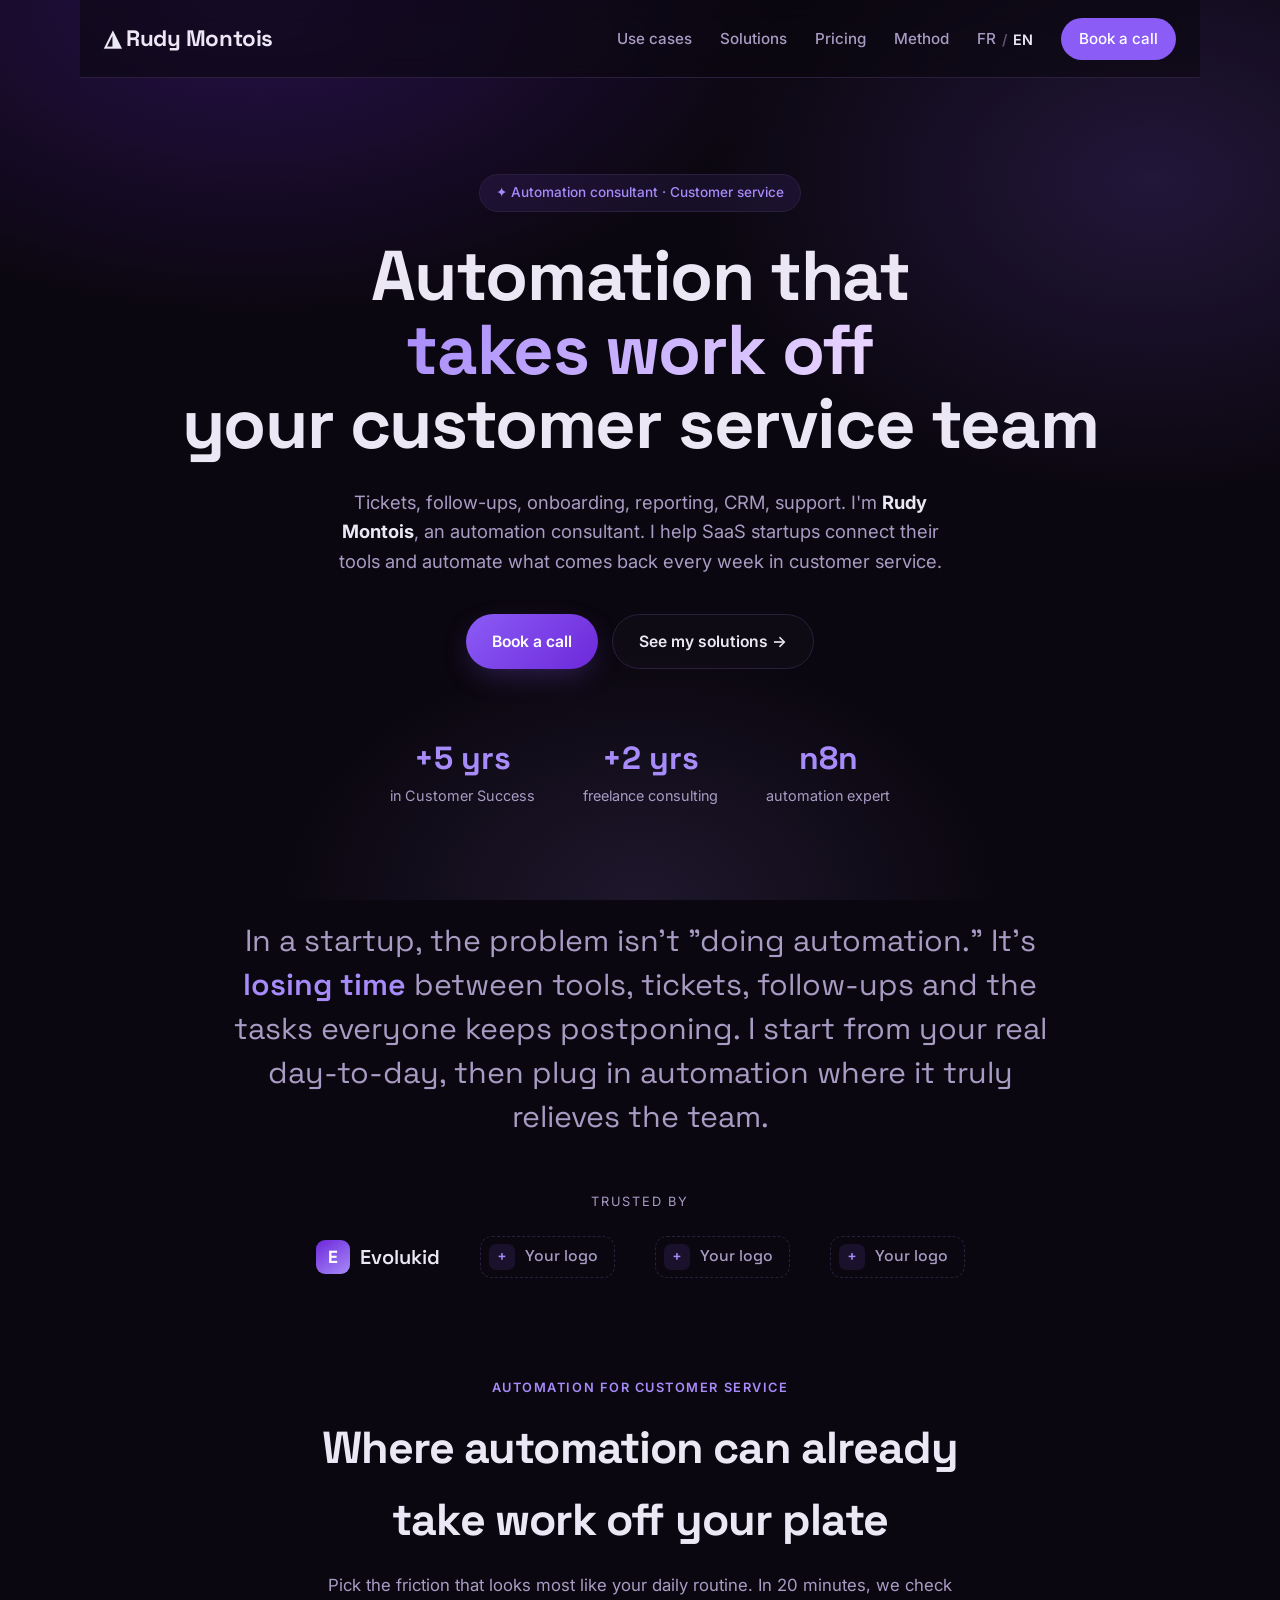
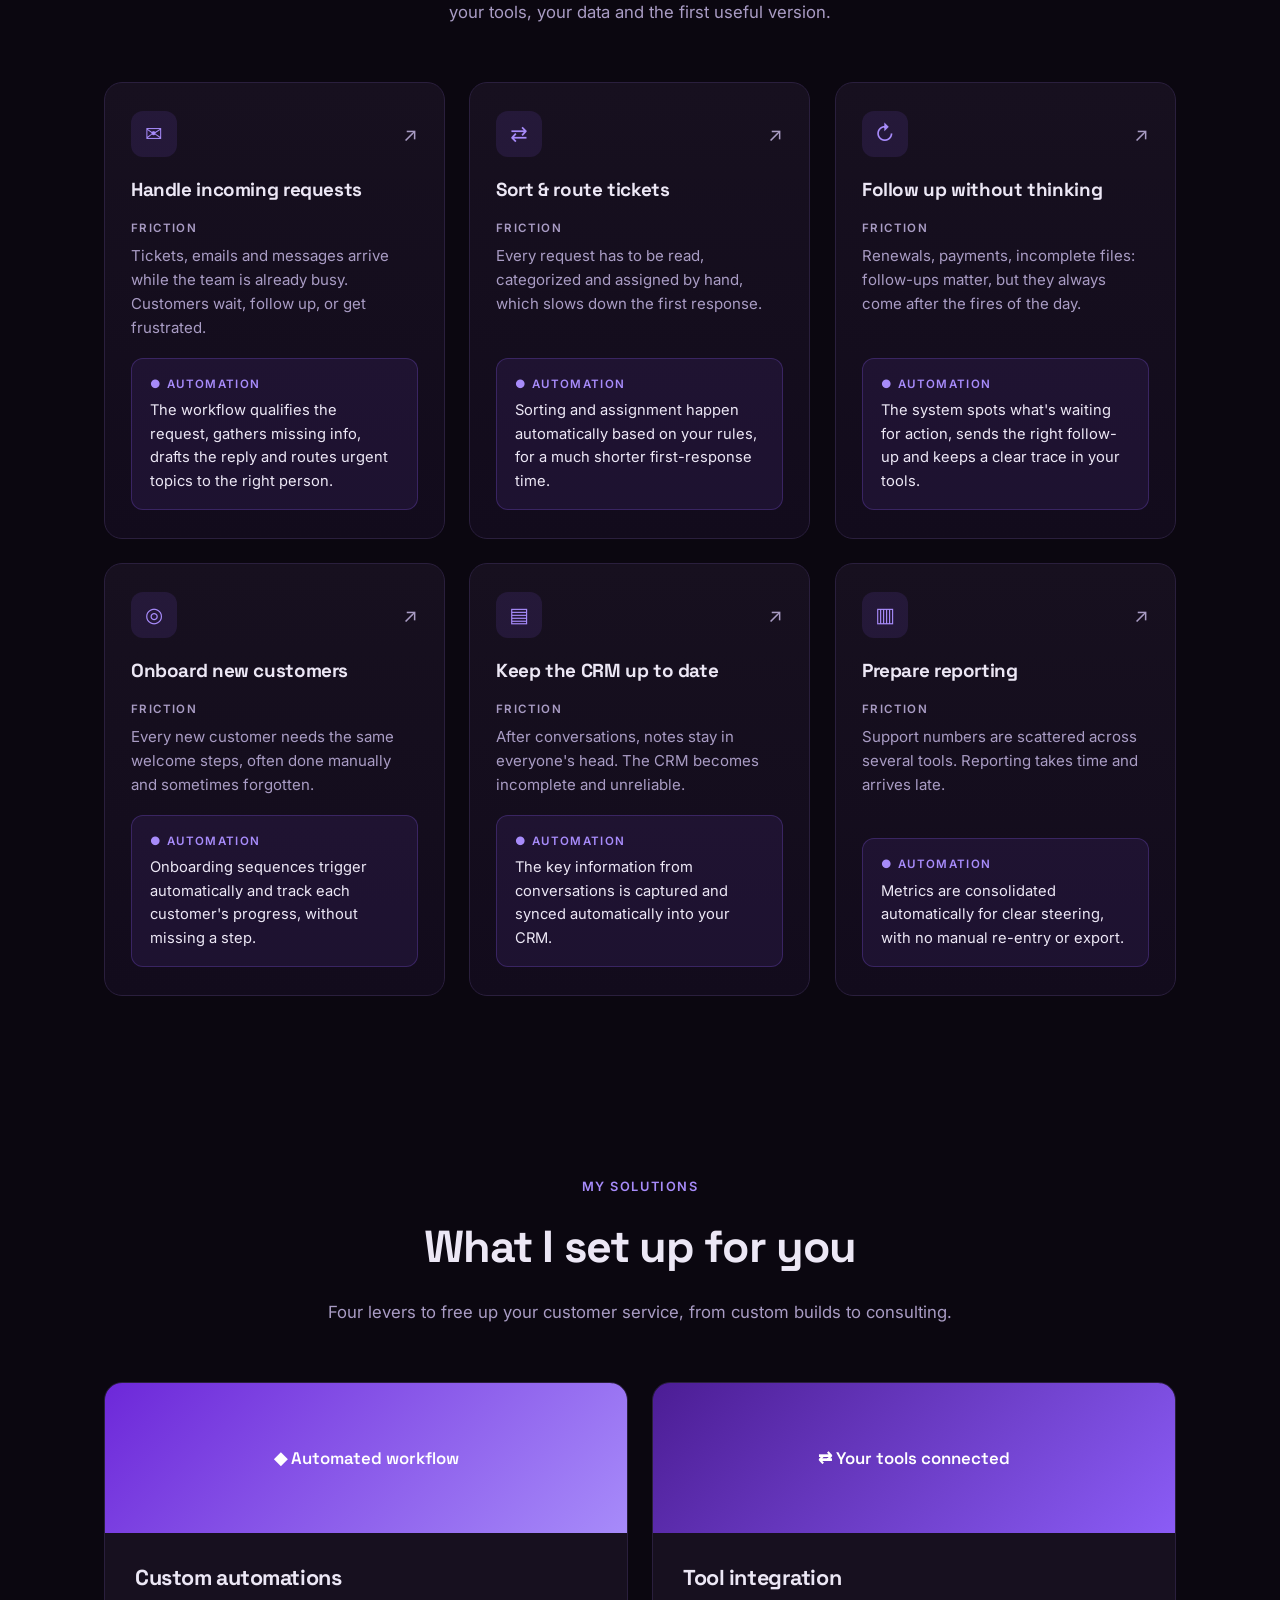
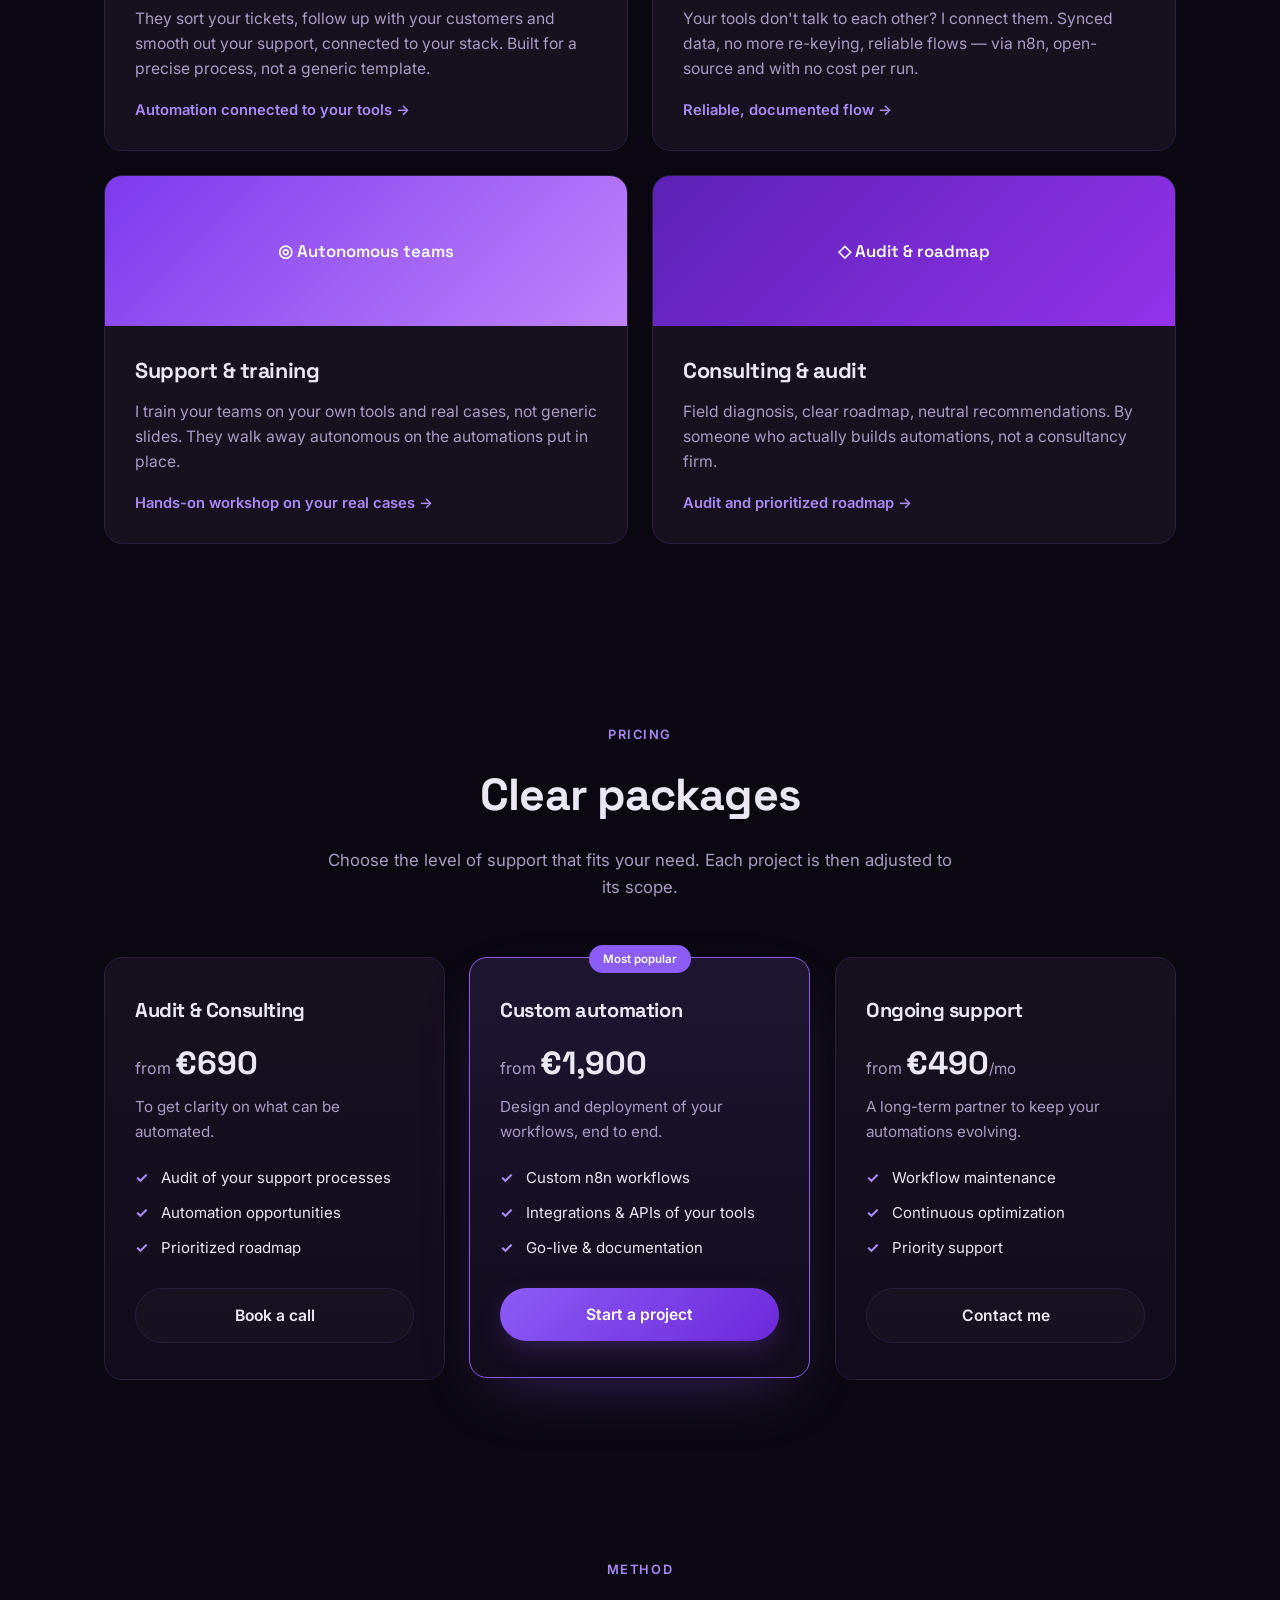
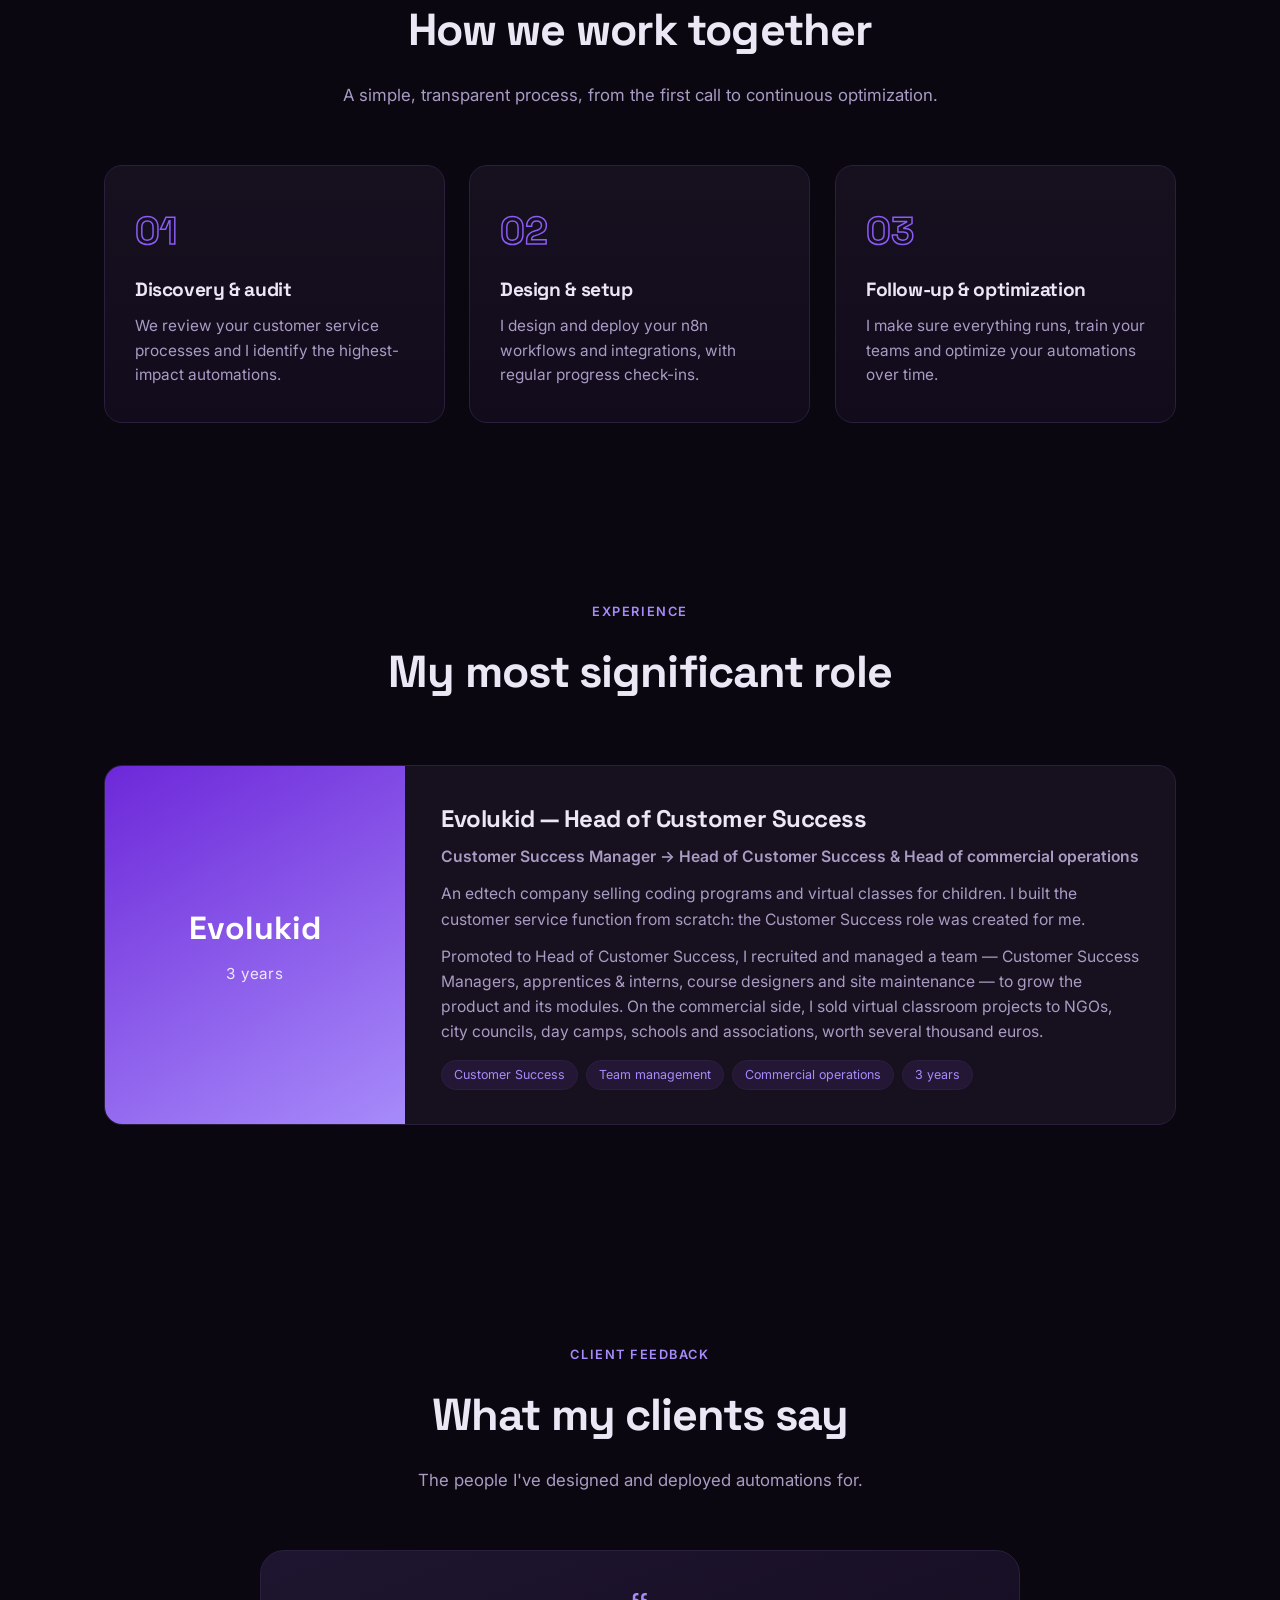
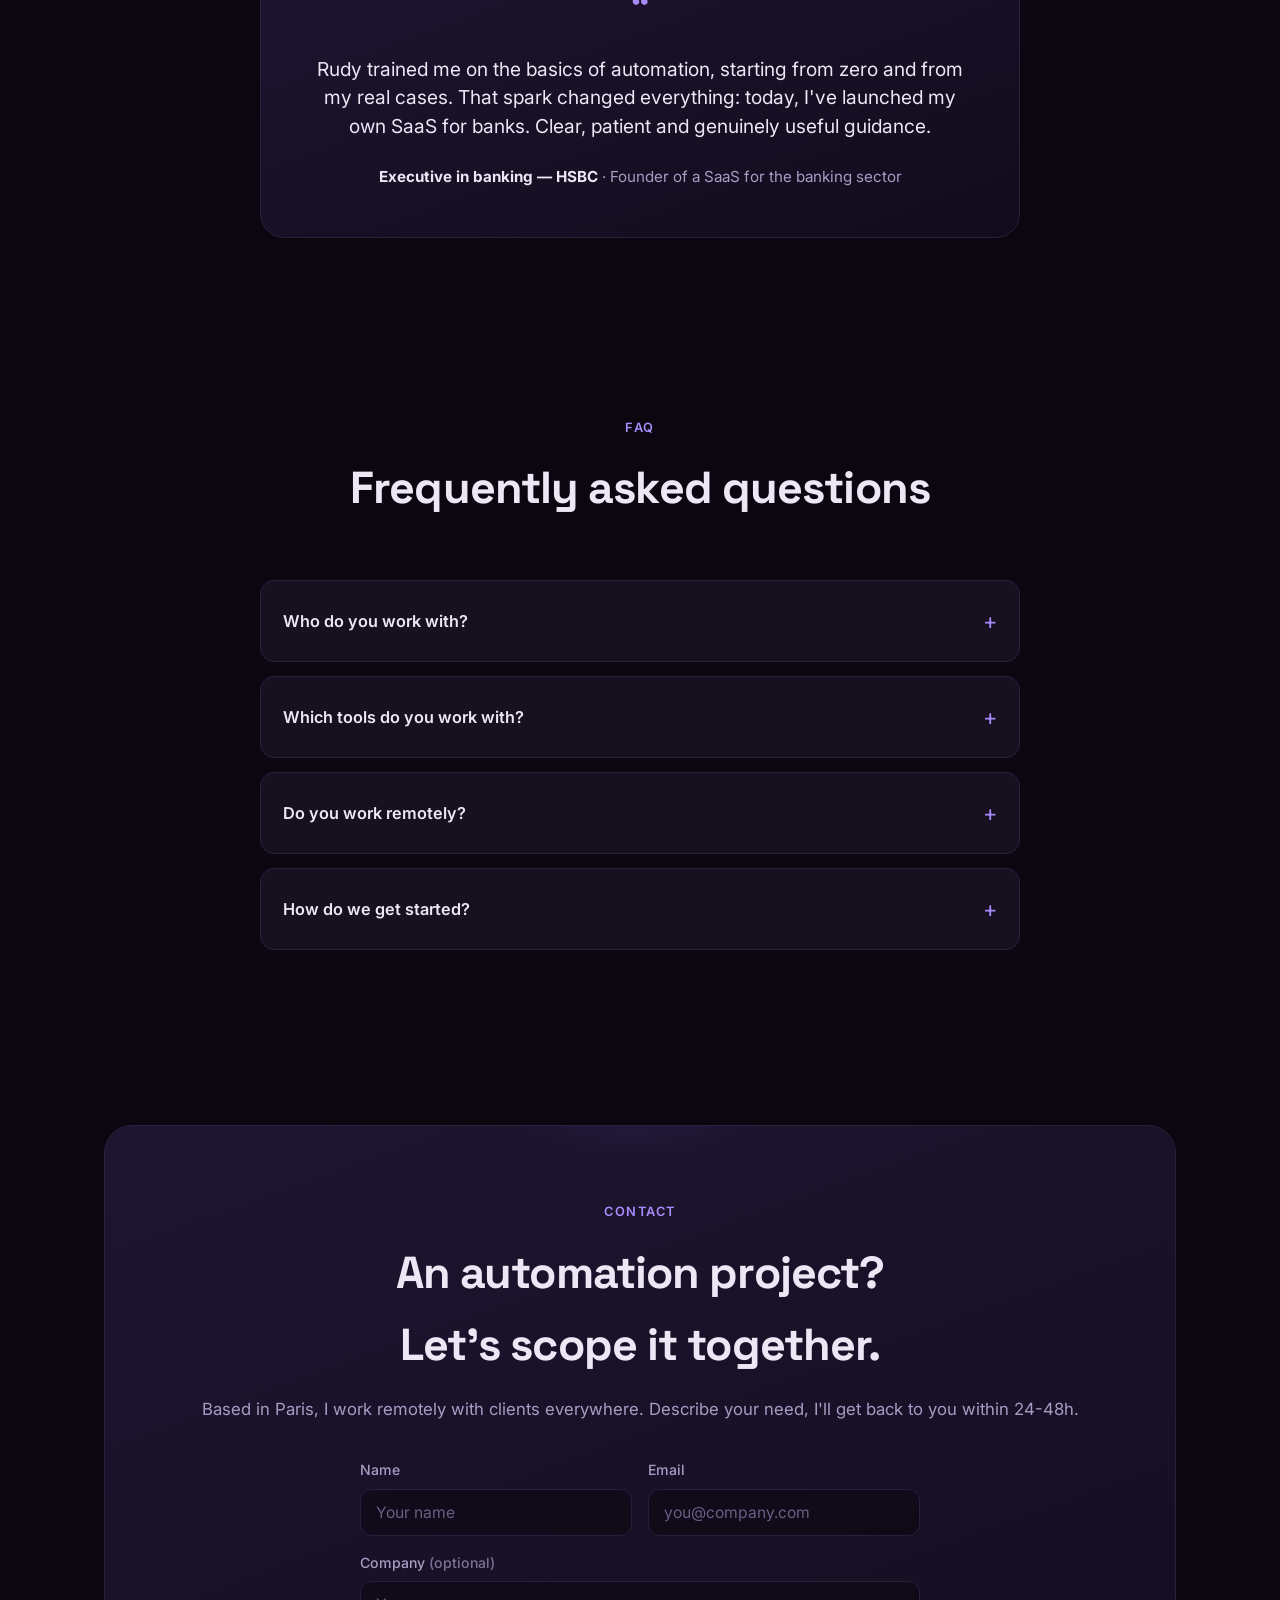
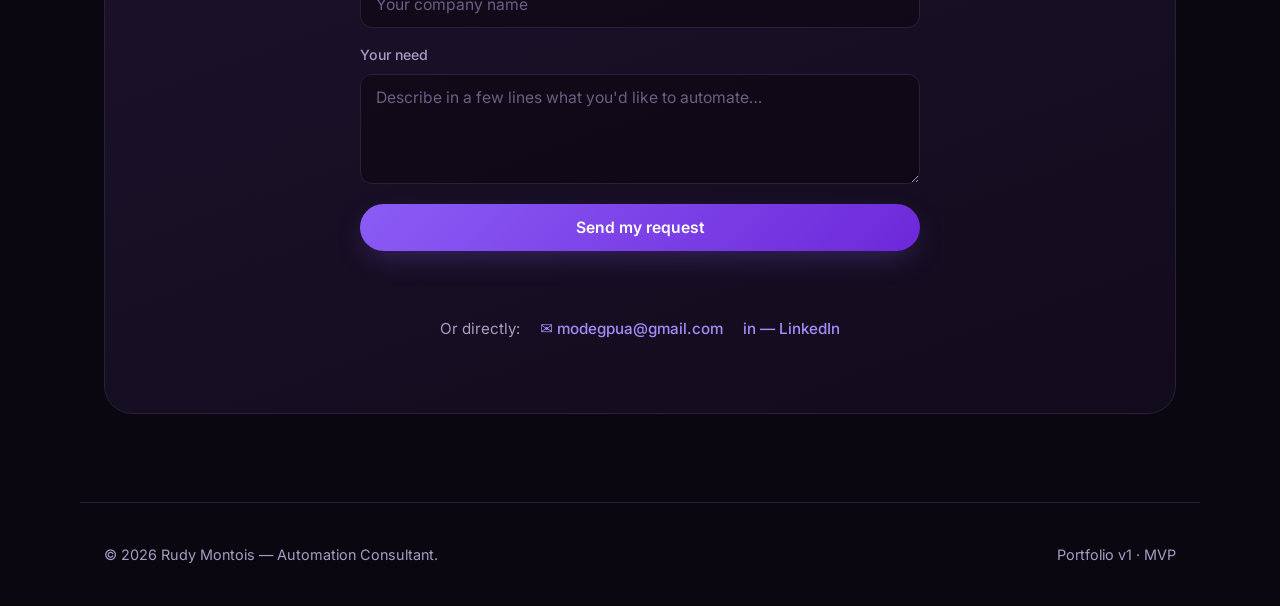
==== commit 12af034d: "Auto-evaluation : corrige UX/a11y et nettoie le CSS mort - Ancres : scroll-margin-top pour ne plus p" ====
--- a/en/index.html
+++ b/en/index.html
@@ -3,6 +3,7 @@
 <head>
   <meta charset="UTF-8" />
   <meta name="viewport" content="width=device-width, initial-scale=1.0" />
+  <meta name="theme-color" content="#0b0710" />
   <title>Rudy Montois — Automation Consultant | Customer Service</title>
   <meta name="description" content="Automation consultant specialized in customer service. I help SaaS startups connect their tools and automate what comes back every week." />
   <meta name="author" content="Rudy Montois" />
@@ -43,7 +44,7 @@
   <!-- Header / Nav -->
   <header class="site-header">
     <a href="#top" class="logo">◮ Rudy Montois</a>
-    <nav class="nav">
+    <nav class="nav" id="main-nav">
       <a href="#friction">Use cases</a>
       <a href="#solutions">Solutions</a>
       <a href="#tarifs">Pricing</a>
@@ -51,7 +52,7 @@
       <span class="lang"><a href="../">FR</a><span class="lang-sep">/</span><span class="lang-on">EN</span></span>
       <a href="#contact" class="nav-cta">Book a call</a>
     </nav>
-    <button class="nav-toggle" aria-label="Open menu">☰</button>
+    <button class="nav-toggle" aria-label="Open menu" aria-expanded="false" aria-controls="main-nav">☰</button>
   </header>
 
   <main id="top">
--- a/style.css
+++ b/style.css
@@ -35,6 +35,16 @@
 
 a { color: inherit; text-decoration: none; }
 
+/* Décalage des ancres pour ne pas passer sous le header collant */
+section[id], #top { scroll-margin-top: 92px; }
+
+/* Focus clavier bien visible (accessibilité) */
+:focus-visible {
+  outline: 2px solid var(--violet-bright);
+  outline-offset: 3px;
+  border-radius: 4px;
+}
+
 /* ---------- Fond lumineux ---------- */
 .bg-glow {
   position: fixed;
@@ -128,7 +138,8 @@
 }
 .hero h1 { font-size: clamp(2.4rem, 6vw, 4.4rem); font-weight: 700; line-height: 1.05; }
 .grad {
-  background: linear-gradient(120deg, var(--violet-bright), #d8b4fe, var(--violet));
+  background: linear-gradient(120deg, var(--violet-bright), #e9d5ff, var(--violet-bright));
+  background-size: 200% auto;
   -webkit-background-clip: text;
   background-clip: text;
   -webkit-text-fill-color: transparent;
@@ -166,46 +177,6 @@
 }
 .section-head h2 { font-size: clamp(1.9rem, 4vw, 2.8rem); }
 .section-lead { color: var(--text-dim); margin-top: 16px; font-size: 1.05rem; }
-
-/* ---------- Cards (Offre) ---------- */
-.cards { display: grid; grid-template-columns: repeat(3, 1fr); gap: 24px; }
-.card {
-  position: relative;
-  background: linear-gradient(180deg, var(--surface), var(--bg-2));
-  border: 1px solid var(--border);
-  border-radius: var(--radius);
-  padding: 34px 30px;
-  transition: transform 0.25s, border-color 0.25s, box-shadow 0.25s;
-}
-.card:hover { transform: translateY(-6px); border-color: var(--violet); box-shadow: 0 24px 50px -20px var(--violet-glow); }
-.card-featured { border-color: var(--violet); box-shadow: 0 24px 60px -24px var(--violet-glow); }
-.card-badge {
-  position: absolute;
-  top: -13px;
-  left: 50%;
-  transform: translateX(-50%);
-  background: var(--violet);
-  color: #fff;
-  font-size: 0.72rem;
-  font-weight: 600;
-  padding: 5px 14px;
-  border-radius: 999px;
-  white-space: nowrap;
-}
-.card-icon {
-  width: 52px; height: 52px;
-  display: grid; place-items: center;
-  border-radius: 14px;
-  background: rgba(139, 92, 246, 0.12);
-  color: var(--violet-bright);
-  font-size: 1.5rem;
-  margin-bottom: 20px;
-}
-.card h3 { font-size: 1.3rem; margin-bottom: 10px; }
-.card p { color: var(--text-dim); font-size: 0.98rem; }
-.card ul { list-style: none; margin-top: 18px; display: flex; flex-direction: column; gap: 9px; }
-.card li { color: var(--text); font-size: 0.92rem; padding-left: 24px; position: relative; }
-.card li::before { content: "✦"; position: absolute; left: 0; color: var(--violet-bright); }
 
 /* ---------- Logos clients ---------- */
 .logos { max-width: var(--maxw); margin: 0 auto; padding: 32px 24px 8px; text-align: center; }
@@ -480,31 +451,7 @@
   font-weight: 600;
 }
 
-/* ---------- Projets ---------- */
-.projects { display: grid; grid-template-columns: repeat(3, 1fr); gap: 24px; }
-.project {
-  background: var(--surface);
-  border: 1px solid var(--border);
-  border-radius: var(--radius);
-  overflow: hidden;
-  transition: transform 0.25s, border-color 0.25s;
-}
-.project:hover { transform: translateY(-6px); border-color: var(--violet); }
-.project-thumb {
-  height: 180px;
-  display: grid;
-  place-items: center;
-  font-family: "Space Grotesk", sans-serif;
-  font-size: 3rem;
-  font-weight: 700;
-  color: rgba(255,255,255,0.85);
-}
-.thumb-1 { background: linear-gradient(135deg, #6d28d9, #a78bfa); }
-.thumb-2 { background: linear-gradient(135deg, #4c1d95, #8b5cf6); }
-.thumb-3 { background: linear-gradient(135deg, #7c3aed, #c084fc); }
-.project-body { padding: 24px; }
-.project-body h3 { font-size: 1.2rem; margin-bottom: 8px; }
-.project-body p { color: var(--text-dim); font-size: 0.95rem; }
+/* ---------- Chips (tags de l'expérience) ---------- */
 .chips { display: flex; gap: 8px; flex-wrap: wrap; margin-top: 16px; }
 .chips span {
   font-size: 0.78rem;
@@ -512,32 +459,6 @@
   background: rgba(139, 92, 246, 0.1);
   border: 1px solid var(--border);
   padding: 4px 12px;
-  border-radius: 999px;
-}
-
-/* ---------- À propos ---------- */
-.about-grid { display: grid; grid-template-columns: 260px 1fr; gap: 48px; align-items: center; }
-.about-avatar {
-  aspect-ratio: 1;
-  border-radius: 24px;
-  display: grid;
-  place-items: center;
-  font-family: "Space Grotesk", sans-serif;
-  font-size: 4rem;
-  font-weight: 700;
-  color: #fff;
-  background: linear-gradient(145deg, var(--violet-deep), var(--violet-bright));
-  box-shadow: 0 24px 60px -20px var(--violet-glow);
-}
-.about-text h2 { margin: 12px 0 18px; }
-.about-text p { color: var(--text-dim); margin-bottom: 14px; }
-.about-text strong { color: var(--text); }
-.skills { display: flex; gap: 10px; flex-wrap: wrap; margin-top: 22px; }
-.skills span {
-  font-size: 0.88rem;
-  background: var(--surface-2);
-  border: 1px solid var(--border);
-  padding: 8px 16px;
   border-radius: 999px;
 }
 
@@ -562,7 +483,6 @@
 }
 .contact-inner > * { position: relative; z-index: 1; }
 .contact h2 { font-size: clamp(1.9rem, 4vw, 2.8rem); }
-.contact-actions { display: flex; gap: 14px; justify-content: center; flex-wrap: wrap; margin-top: 32px; }
 
 /* ---------- Formulaire de contact ---------- */
 .contact-form {
@@ -634,9 +554,6 @@
   .cards, .projects, .steps, .friction, .solutions, .pricing { grid-template-columns: 1fr; }
   .project-featured { grid-template-columns: 1fr; }
   .featured-visual { padding: 40px; }
-  .about-grid { grid-template-columns: 1fr; text-align: center; }
-  .about-avatar { max-width: 200px; margin: 0 auto; }
-  .skills { justify-content: center; }
   .nav { display: none; }
   .nav-toggle { display: block; }
   .nav.open {
@@ -651,3 +568,38 @@
     gap: 16px;
   }
 }
+
+/* ============================================
+   Animations
+   ============================================ */
+
+/* Révélation au scroll (posée par script.js) — mouvement sobre et fluide */
+.reveal {
+  opacity: 0;
+  transform: translateY(18px);
+  transition: opacity 0.8s cubic-bezier(0.16, 1, 0.3, 1),
+              transform 0.8s cubic-bezier(0.16, 1, 0.3, 1);
+  will-change: opacity, transform;
+}
+.reveal.in { opacity: 1; transform: none; }
+
+@keyframes glowDrift {
+  0%, 100% { transform: translate3d(0, 0, 0) scale(1); }
+  50% { transform: translate3d(1.5%, -2.5%, 0) scale(1.05); }
+}
+@keyframes gradShift {
+  0% { background-position: 0% 50%; }
+  100% { background-position: 200% 50%; }
+}
+
+@media (prefers-reduced-motion: no-preference) {
+  .bg-glow { animation: glowDrift 24s ease-in-out infinite; }
+  .grad { animation: gradShift 9s linear infinite; }
+}
+
+/* Accessibilité : on coupe tout mouvement si l'utilisateur le demande */
+@media (prefers-reduced-motion: reduce) {
+  .reveal { opacity: 1 !important; transform: none !important; transition: none !important; }
+  * { animation: none !important; }
+  html { scroll-behavior: auto; }
+}
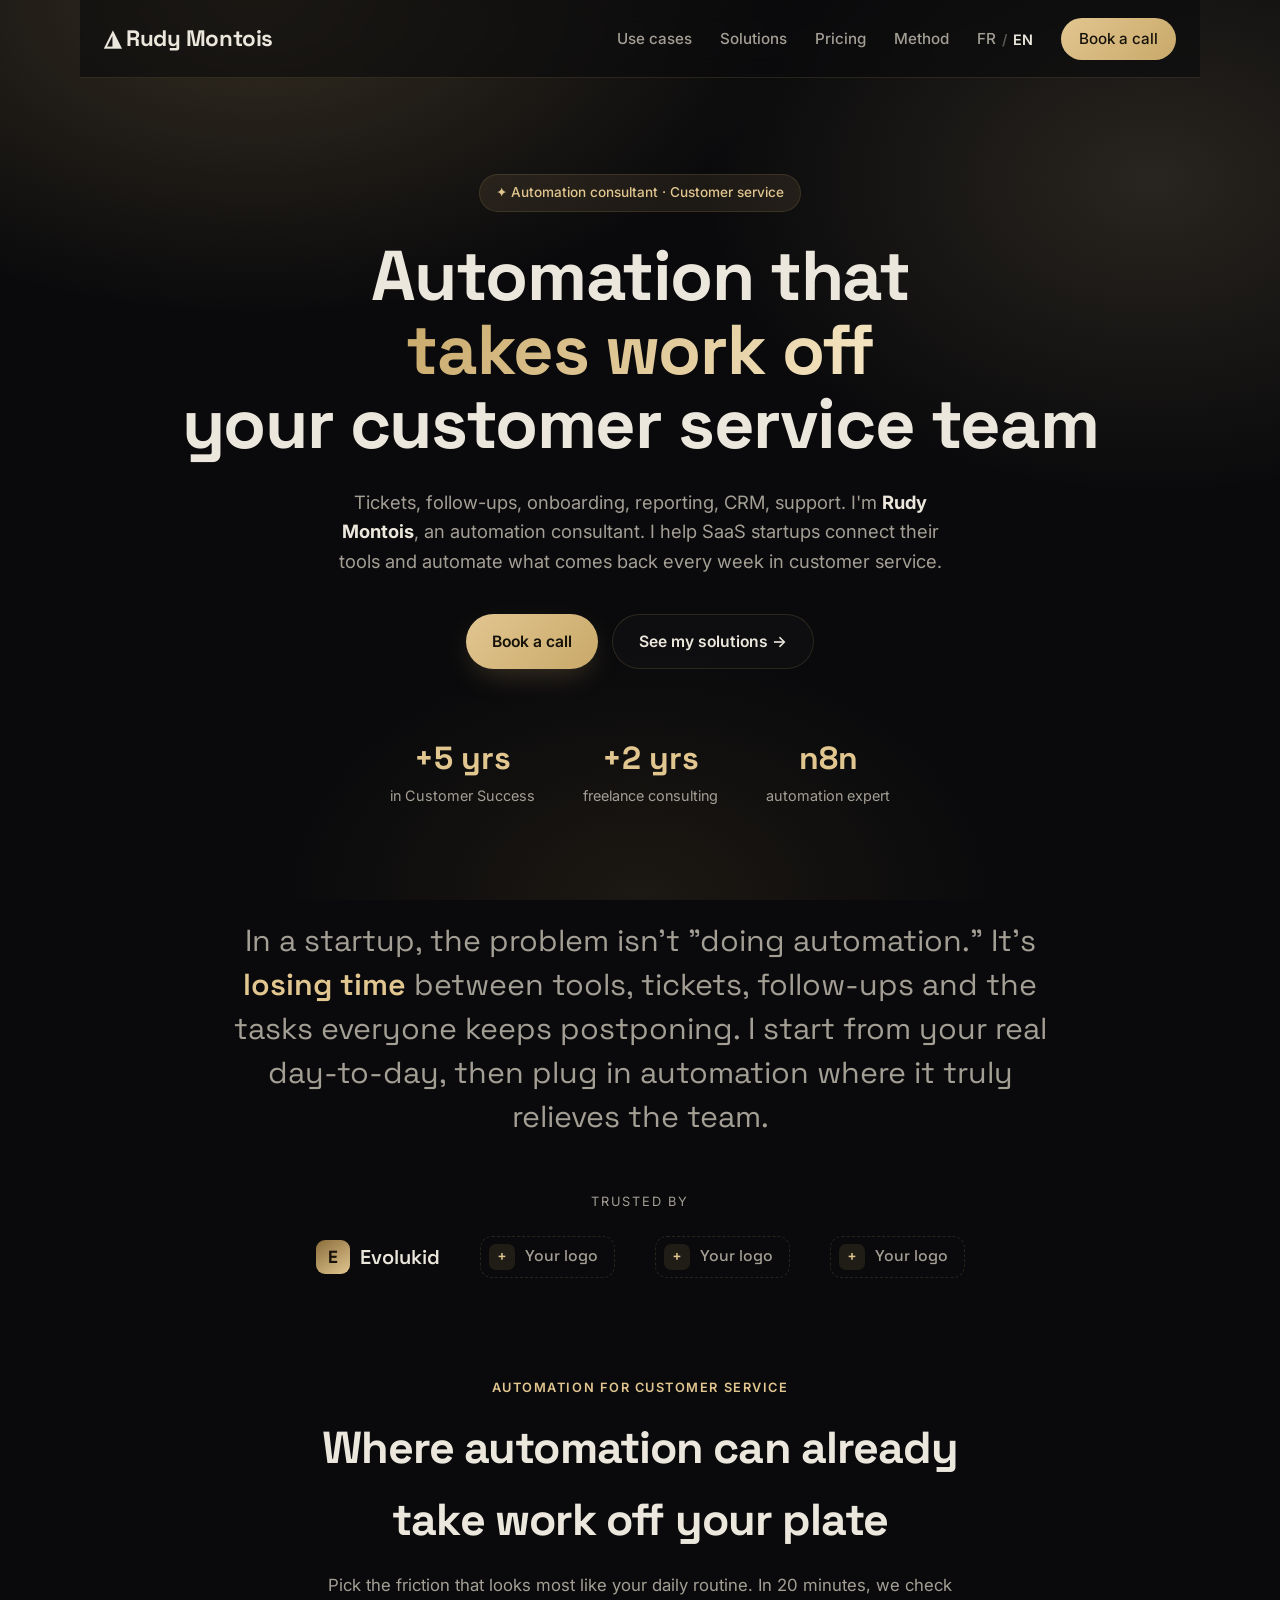
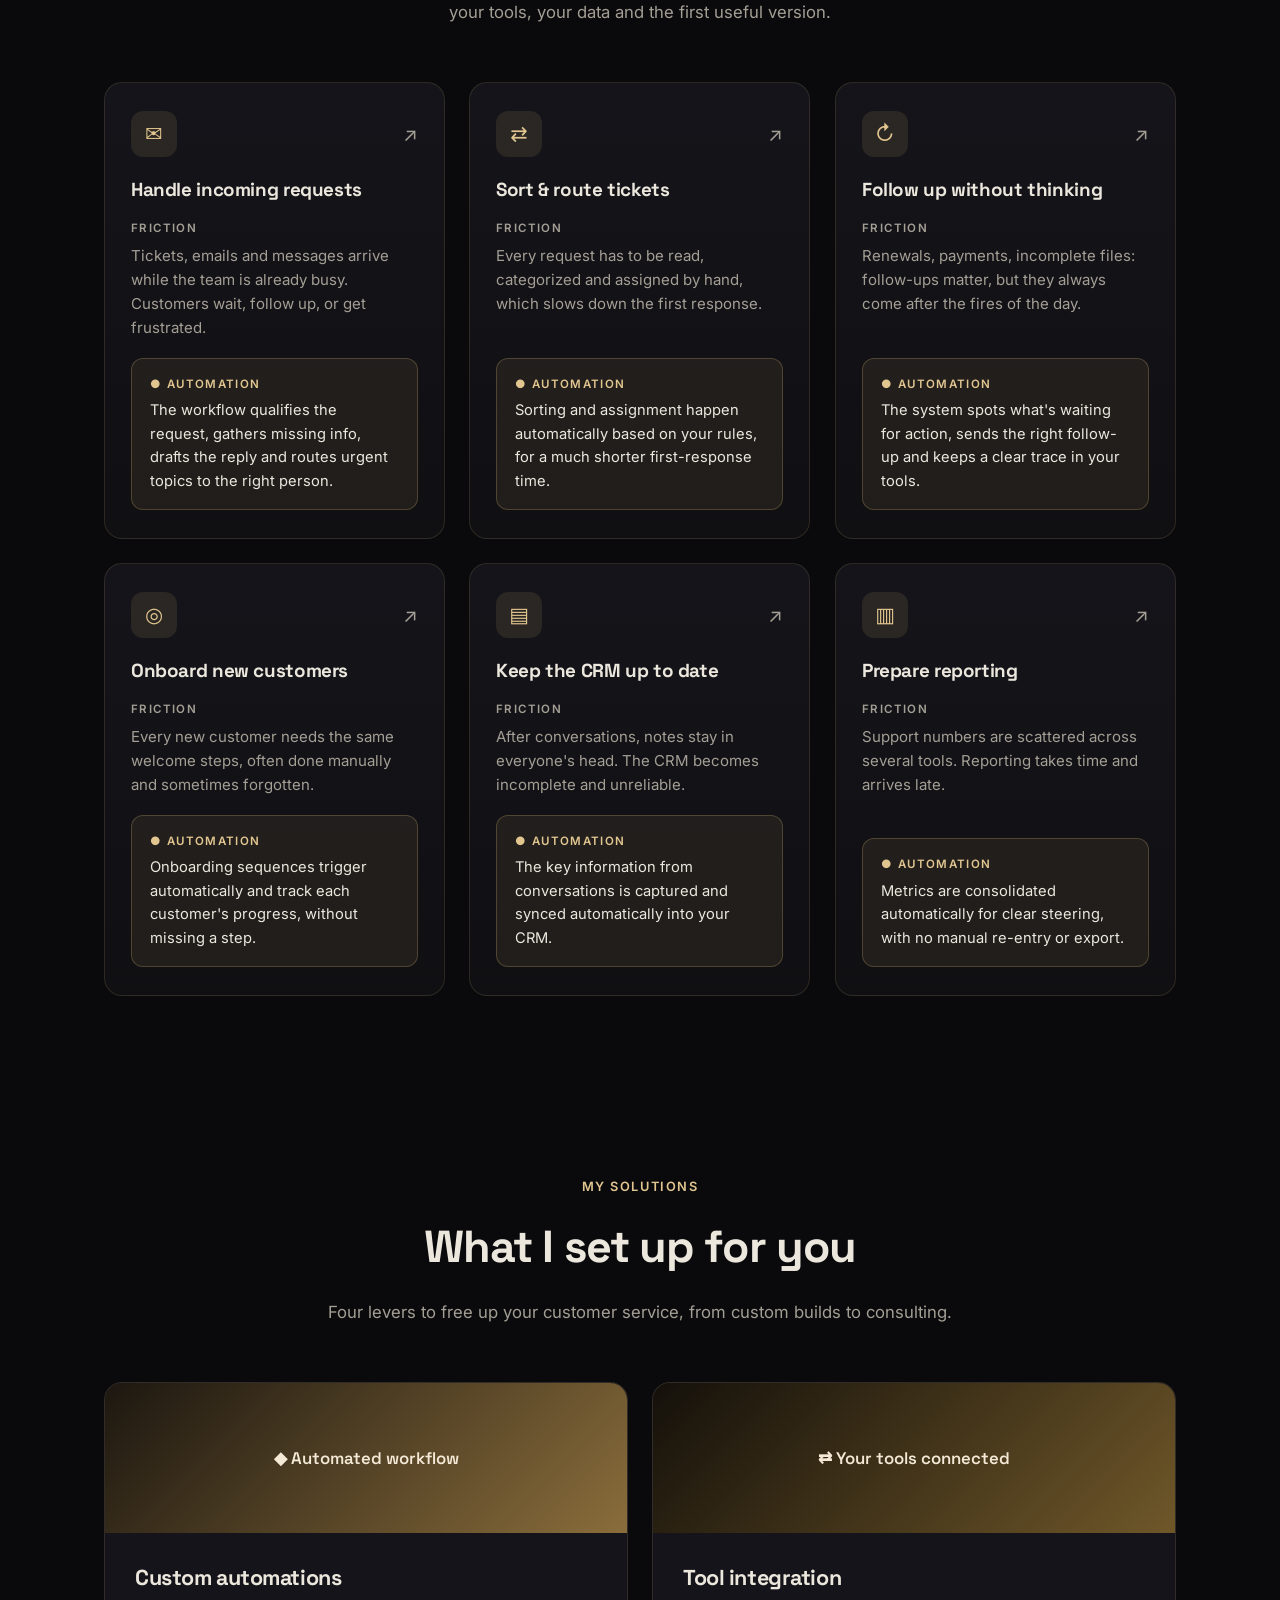
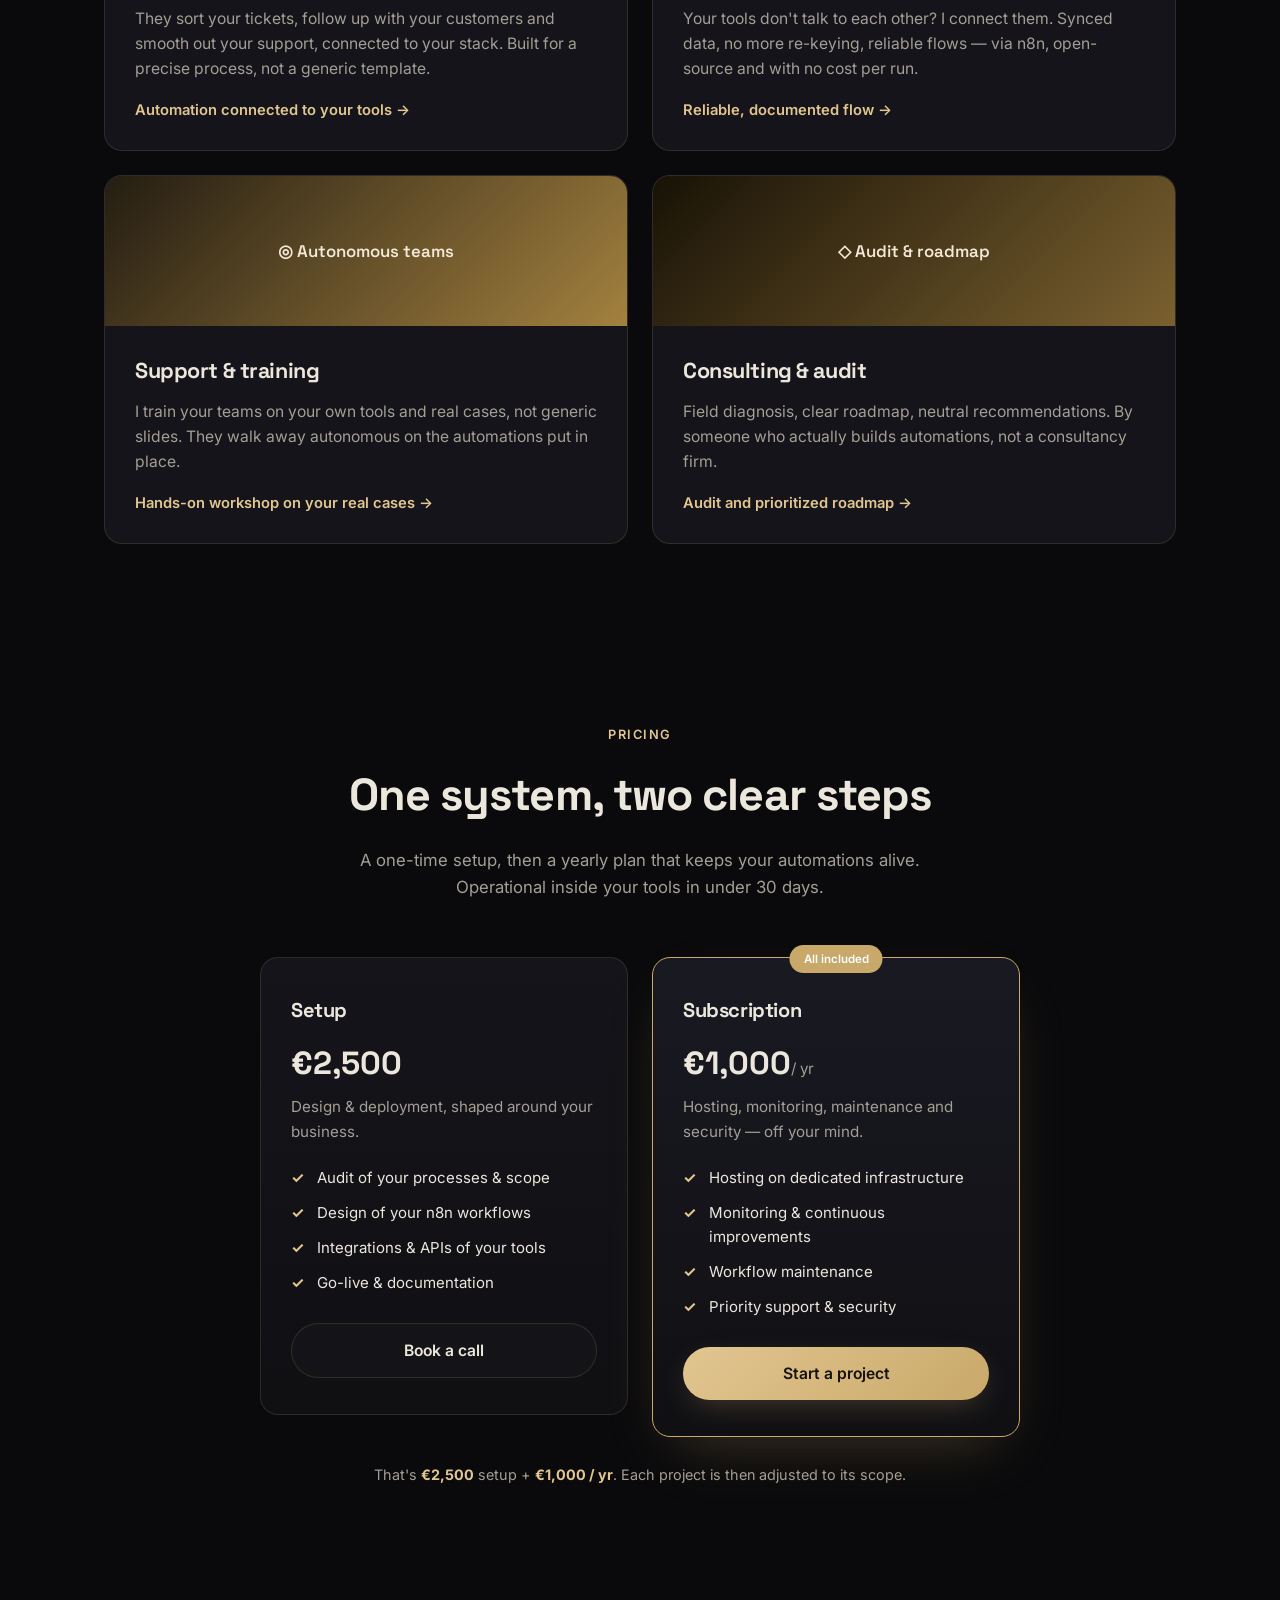
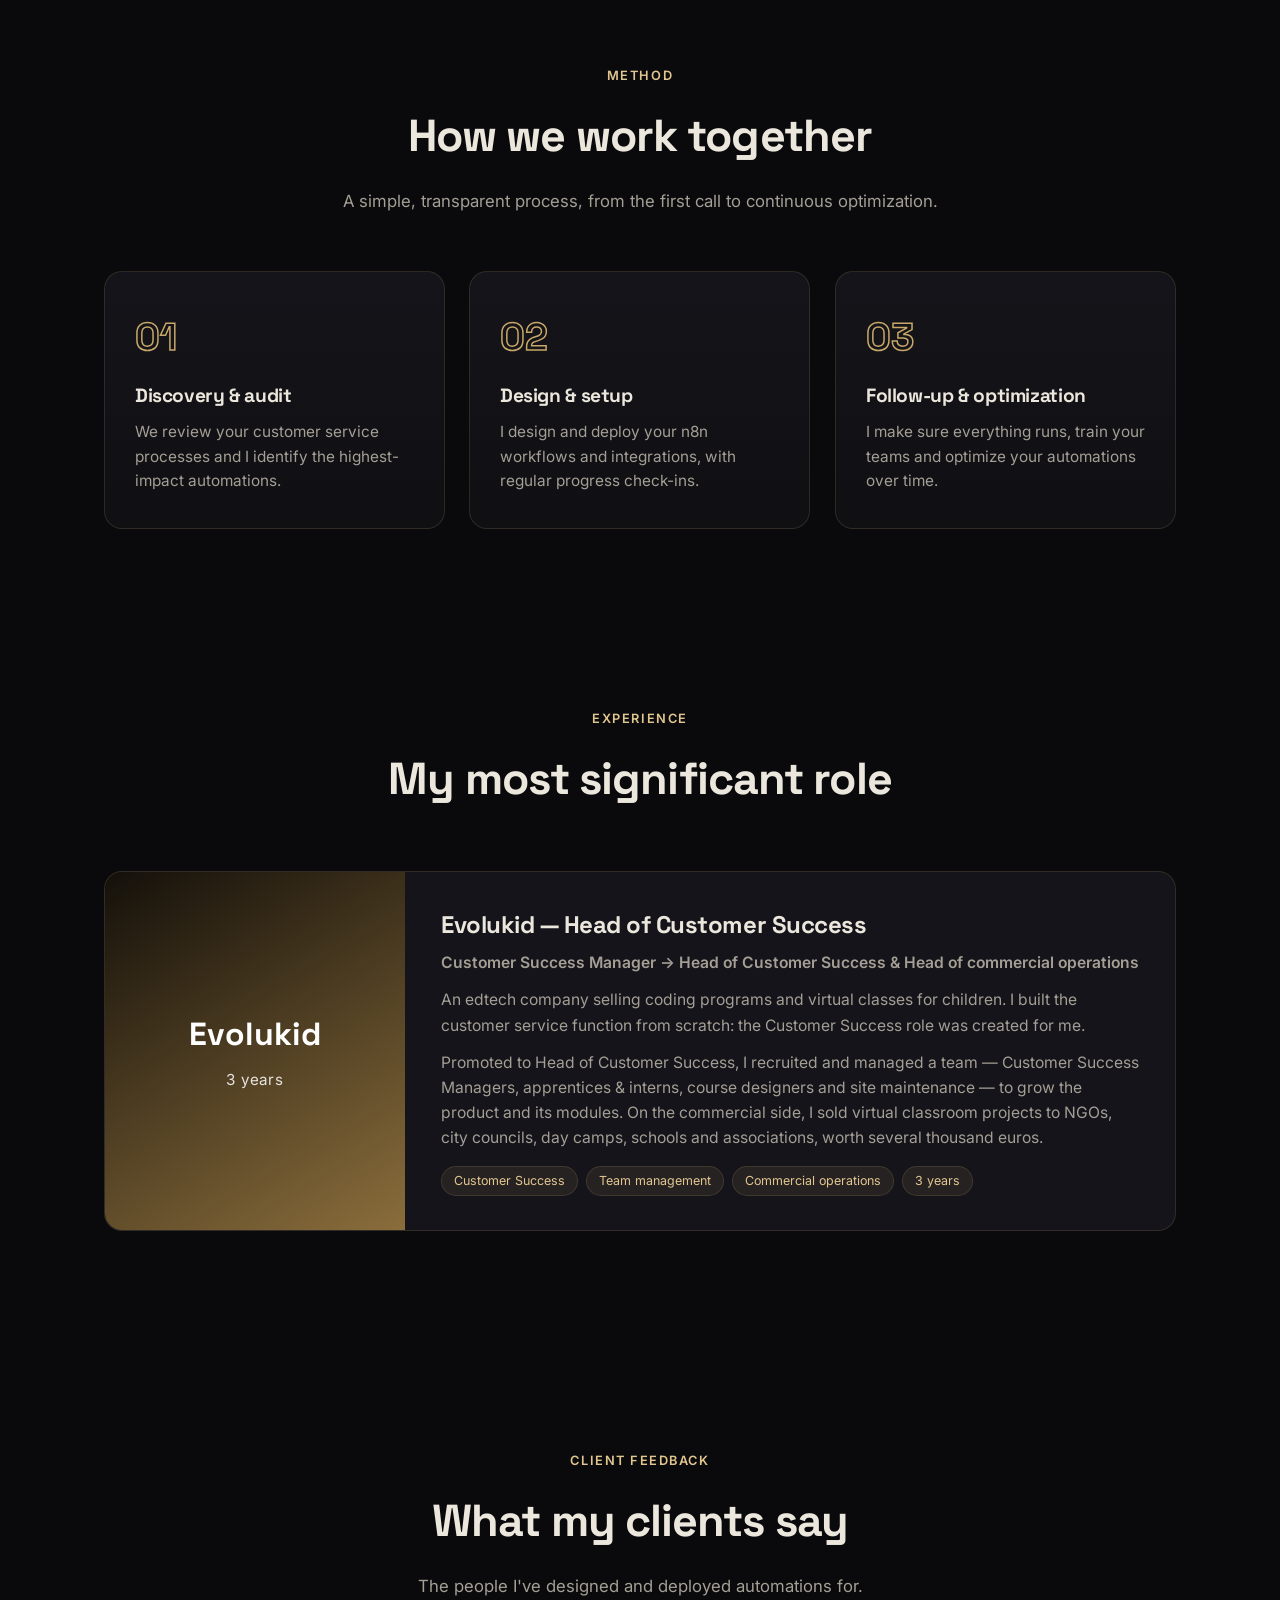
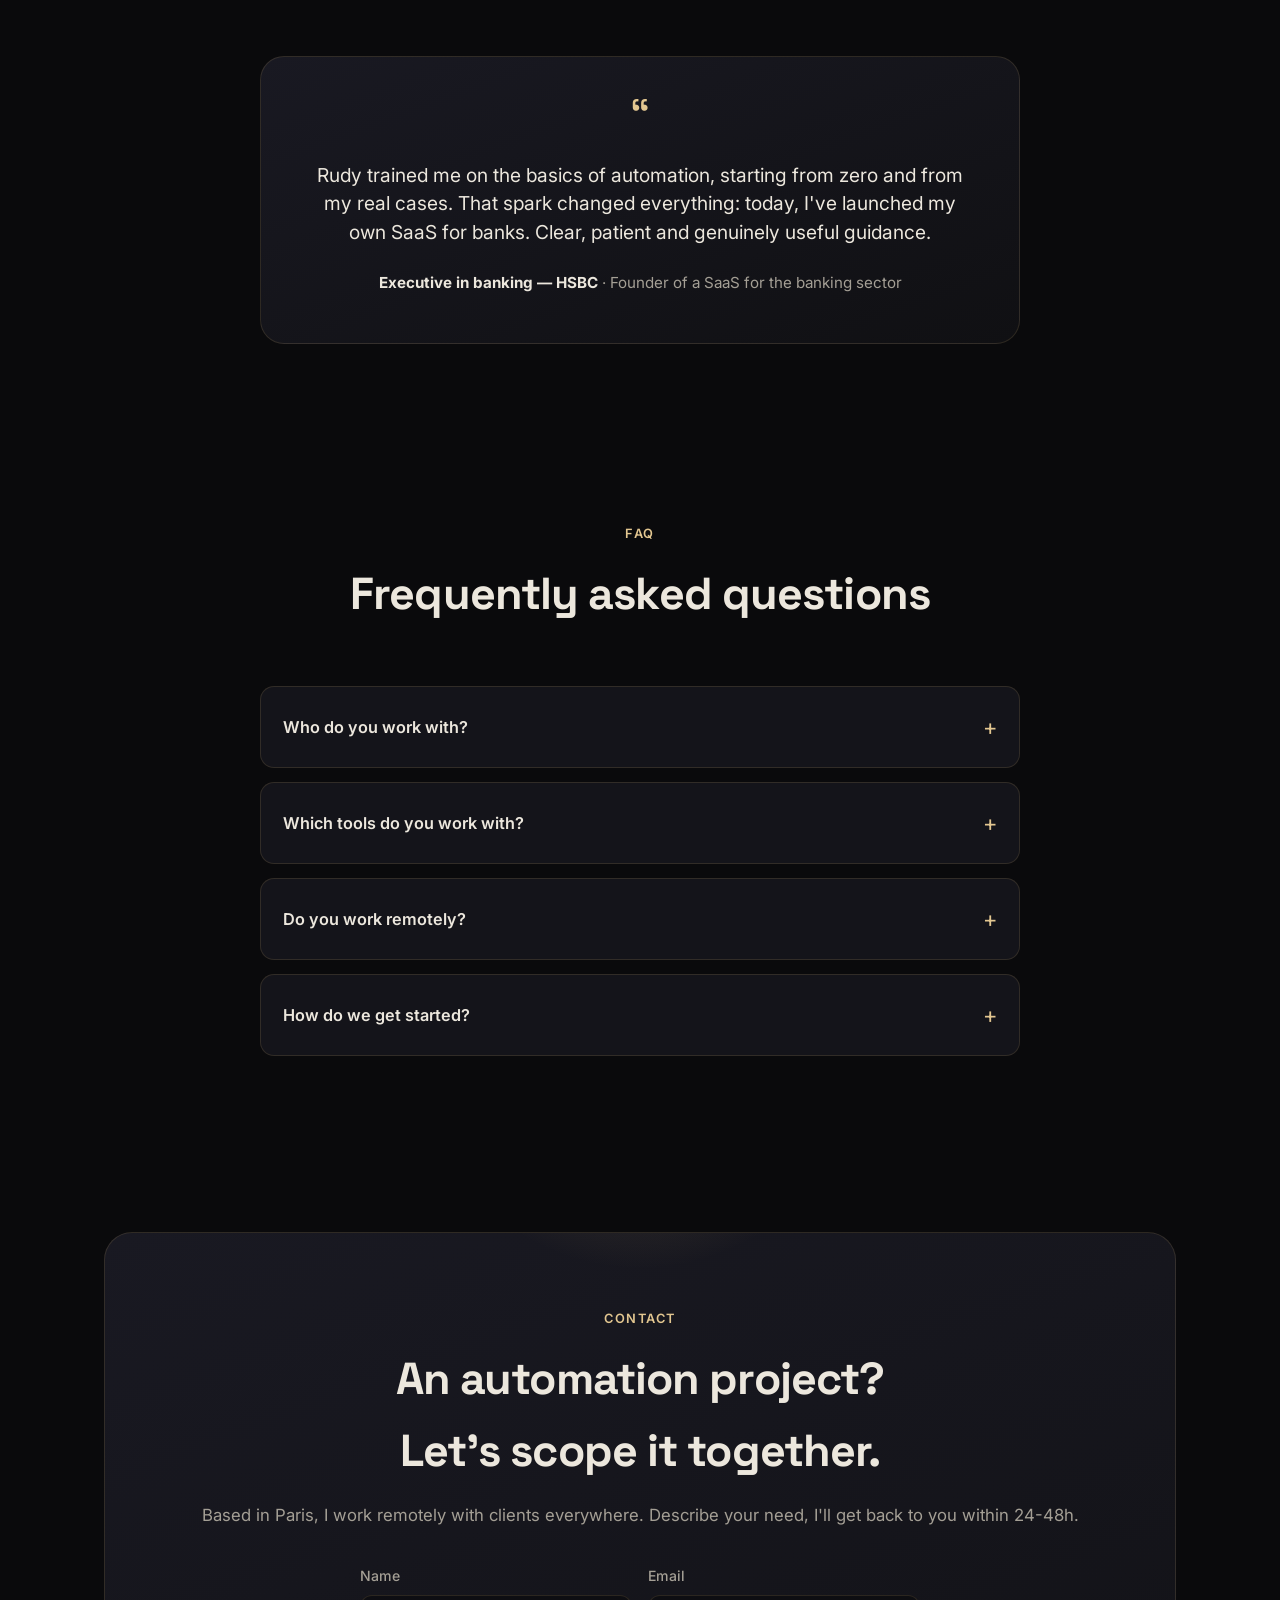
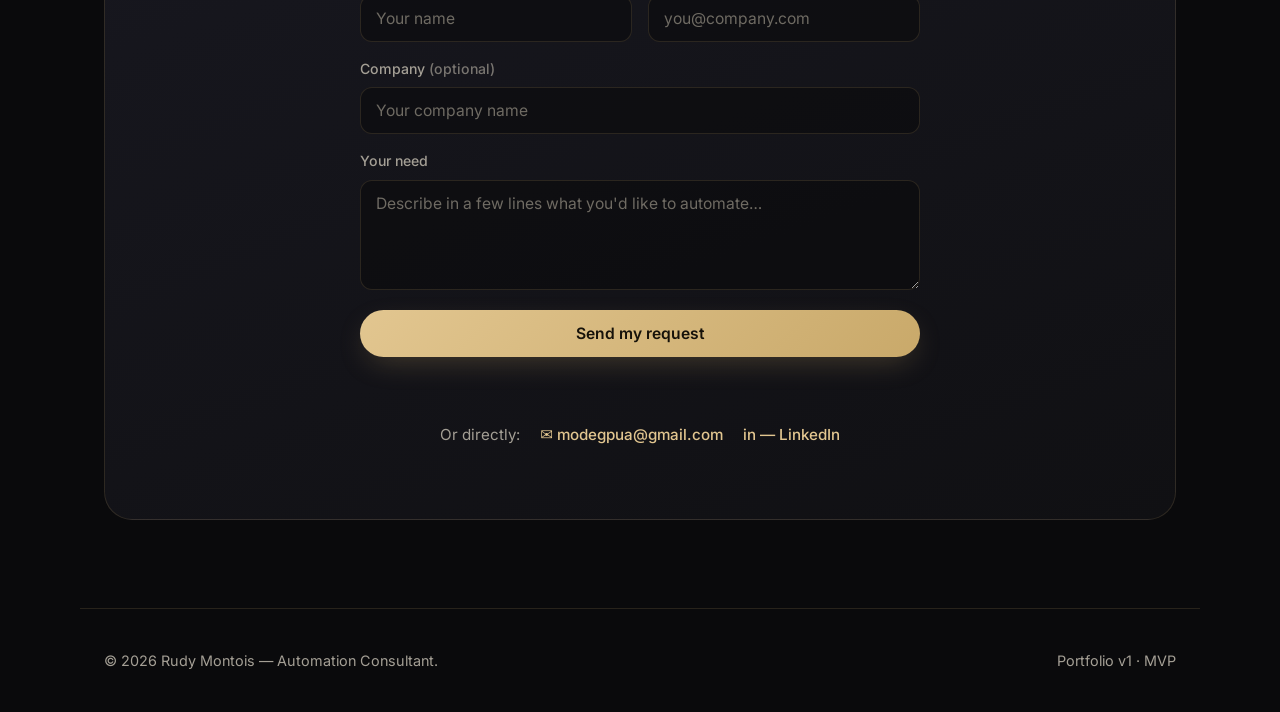
==== commit 7ba64e66: "Adapte le portfolio à la palette or antique + tarifs Anya - Repointe le système de couleurs du viole" ====
--- a/en/index.html
+++ b/en/index.html
@@ -3,7 +3,7 @@
 <head>
   <meta charset="UTF-8" />
   <meta name="viewport" content="width=device-width, initial-scale=1.0" />
-  <meta name="theme-color" content="#0b0710" />
+  <meta name="theme-color" content="#0a0a0c" />
   <title>Rudy Montois — Automation Consultant | Customer Service</title>
   <meta name="description" content="Automation consultant specialized in customer service. I help SaaS startups connect their tools and automate what comes back every week." />
   <meta name="author" content="Rudy Montois" />
@@ -233,48 +233,39 @@
     <section id="tarifs" class="section">
       <div class="section-head">
         <span class="tag">Pricing</span>
-        <h2>Clear packages</h2>
-        <p class="section-lead">Choose the level of support that fits your need. Each project is then adjusted to its scope.</p>
+        <h2>One system, two clear steps</h2>
+        <p class="section-lead">A one-time setup, then a yearly plan that keeps your automations alive. Operational inside your tools in under 30 days.</p>
       </div>
 
       <div class="pricing">
         <article class="price-card">
-          <h3>Audit &amp; Consulting</h3>
-          <div class="price">from <strong>€690</strong></div>
-          <p class="price-desc">To get clarity on what can be automated.</p>
+          <h3>Setup</h3>
+          <div class="price"><strong>€2,500</strong></div>
+          <p class="price-desc">Design &amp; deployment, shaped around your business.</p>
           <ul>
-            <li>Audit of your support processes</li>
-            <li>Automation opportunities</li>
-            <li>Prioritized roadmap</li>
-          </ul>
-          <a href="#contact" class="btn btn-ghost">Book a call</a>
-        </article>
-
-        <article class="price-card featured">
-          <div class="price-badge">Most popular</div>
-          <h3>Custom automation</h3>
-          <div class="price">from <strong>€1,900</strong></div>
-          <p class="price-desc">Design and deployment of your workflows, end to end.</p>
-          <ul>
-            <li>Custom n8n workflows</li>
+            <li>Audit of your processes &amp; scope</li>
+            <li>Design of your n8n workflows</li>
             <li>Integrations &amp; APIs of your tools</li>
             <li>Go-live &amp; documentation</li>
           </ul>
+          <a href="#contact" class="btn btn-ghost">Book a call</a>
+        </article>
+
+        <article class="price-card featured">
+          <div class="price-badge">All included</div>
+          <h3>Subscription</h3>
+          <div class="price"><strong>€1,000</strong><span>/&nbsp;yr</span></div>
+          <p class="price-desc">Hosting, monitoring, maintenance and security — off your mind.</p>
+          <ul>
+            <li>Hosting on dedicated infrastructure</li>
+            <li>Monitoring &amp; continuous improvements</li>
+            <li>Workflow maintenance</li>
+            <li>Priority support &amp; security</li>
+          </ul>
           <a href="#contact" class="btn btn-primary">Start a project</a>
         </article>
-
-        <article class="price-card">
-          <h3>Ongoing support</h3>
-          <div class="price">from <strong>€490</strong><span>/mo</span></div>
-          <p class="price-desc">A long-term partner to keep your automations evolving.</p>
-          <ul>
-            <li>Workflow maintenance</li>
-            <li>Continuous optimization</li>
-            <li>Priority support</li>
-          </ul>
-          <a href="#contact" class="btn btn-ghost">Contact me</a>
-        </article>
-      </div>
+      </div>
+      <p class="price-note">That's <strong>€2,500</strong> setup + <strong>€1,000&nbsp;/&nbsp;yr</strong>. Each project is then adjusted to its scope.</p>
     </section>
 
     <!-- Method -->
--- a/style.css
+++ b/style.css
@@ -1,19 +1,24 @@
 /* ============================================
-   Portfolio Rudy Montois — Thème sombre + violet
+   Portfolio Rudy Montois — Thème sombre + or antique
    ============================================ */
 
 :root {
-  --bg: #0b0710;
-  --bg-2: #120b1c;
-  --surface: #17101f;
-  --surface-2: #1e1530;
-  --border: #2a1f3d;
-  --text: #ece7f5;
-  --text-dim: #a99cc4;
-  --violet: #8b5cf6;
-  --violet-bright: #a78bfa;
-  --violet-deep: #6d28d9;
-  --violet-glow: rgba(139, 92, 246, 0.35);
+  --bg: #0a0a0c;
+  --bg-2: #101013;
+  --surface: #14141a;
+  --surface-2: #191922;
+  --border: rgba(201, 169, 106, 0.16);
+  --text: #ece7dd;
+  --text-dim: #a49f95;
+  --gold: #c9a96a;
+  --gold-bright: #e2c690;
+  --gold-deep: #8a6d3b;
+  --gold-glow: rgba(201, 169, 106, 0.30);
+  /* Alias de compatibilité : l'ancien thème violet pointe désormais vers l'or */
+  --violet: var(--gold);
+  --violet-bright: var(--gold-bright);
+  --violet-deep: var(--gold-deep);
+  --violet-glow: var(--gold-glow);
   --radius: 18px;
   --maxw: 1120px;
 }
@@ -51,9 +56,9 @@
   inset: 0;
   z-index: -1;
   background:
-    radial-gradient(60% 50% at 20% 0%, rgba(109, 40, 217, 0.28), transparent 70%),
-    radial-gradient(50% 50% at 90% 20%, rgba(139, 92, 246, 0.18), transparent 70%),
-    radial-gradient(40% 40% at 50% 100%, rgba(167, 139, 250, 0.12), transparent 70%),
+    radial-gradient(60% 50% at 20% 0%, rgba(201, 169, 106, 0.22), transparent 70%),
+    radial-gradient(50% 50% at 90% 20%, rgba(226, 198, 144, 0.14), transparent 70%),
+    radial-gradient(40% 40% at 50% 100%, rgba(138, 109, 59, 0.14), transparent 70%),
     var(--bg);
 }
 
@@ -75,7 +80,7 @@
   position: absolute;
   inset: 0;
   z-index: -1;
-  background: rgba(11, 7, 16, 0.6);
+  background: rgba(10, 10, 12, 0.6);
   border-bottom: 1px solid var(--border);
 }
 .logo { font-size: 1.4rem; font-weight: 700; }
@@ -84,8 +89,9 @@
 .nav a { color: var(--text-dim); font-weight: 500; font-size: 0.95rem; transition: color 0.2s; }
 .nav a:hover { color: var(--text); }
 .nav-cta {
-  background: var(--violet);
-  color: #fff !important;
+  background: linear-gradient(135deg, var(--gold-bright), var(--gold));
+  color: #16120a !important;
+  font-weight: 600;
   padding: 9px 18px;
   border-radius: 999px;
   transition: background 0.2s, transform 0.2s;
@@ -110,8 +116,8 @@
   transition: transform 0.2s, box-shadow 0.2s, background 0.2s;
 }
 .btn-primary {
-  background: linear-gradient(135deg, var(--violet), var(--violet-deep));
-  color: #fff;
+  background: linear-gradient(135deg, var(--gold-bright), var(--gold));
+  color: #16120a;
   box-shadow: 0 10px 30px -8px var(--violet-glow);
 }
 .btn-primary:hover { transform: translateY(-2px); box-shadow: 0 16px 40px -8px var(--violet-glow); }
@@ -127,8 +133,8 @@
 }
 .eyebrow {
   display: inline-block;
-  color: var(--violet-bright);
-  background: rgba(139, 92, 246, 0.1);
+  color: var(--gold-bright);
+  background: rgba(201, 169, 106, 0.1);
   border: 1px solid var(--border);
   padding: 7px 16px;
   border-radius: 999px;
@@ -138,7 +144,7 @@
 }
 .hero h1 { font-size: clamp(2.4rem, 6vw, 4.4rem); font-weight: 700; line-height: 1.05; }
 .grad {
-  background: linear-gradient(120deg, var(--violet-bright), #e9d5ff, var(--violet-bright));
+  background: linear-gradient(120deg, var(--gold), #f4e4c1, var(--gold-bright));
   background-size: 200% auto;
   -webkit-background-clip: text;
   background-clip: text;
@@ -201,8 +207,8 @@
   width: 34px; height: 34px;
   display: grid; place-items: center;
   border-radius: 9px;
-  background: linear-gradient(145deg, var(--violet-deep), var(--violet-bright));
-  color: #fff;
+  background: linear-gradient(145deg, var(--gold-deep), var(--gold-bright));
+  color: #16120a;
   font-size: 1.1rem;
   font-weight: 700;
 }
@@ -218,13 +224,15 @@
   width: 26px; height: 26px;
   display: grid; place-items: center;
   border-radius: 7px;
-  background: rgba(139, 92, 246, 0.12);
-  color: var(--violet-bright);
+  background: rgba(201, 169, 106, 0.12);
+  color: var(--gold-bright);
   font-size: 1rem;
 }
 
 /* ---------- Tarifs ---------- */
-.pricing { display: grid; grid-template-columns: repeat(3, 1fr); gap: 24px; align-items: start; }
+.pricing { display: grid; grid-template-columns: repeat(2, 1fr); gap: 24px; align-items: start; max-width: 760px; margin: 0 auto; }
+.price-note { text-align: center; color: var(--text-dim); font-size: 0.9rem; margin-top: 26px; }
+.price-note strong { color: var(--gold-bright); }
 .price-card {
   position: relative;
   background: linear-gradient(180deg, var(--surface), var(--bg-2));
@@ -296,8 +304,8 @@
   width: 46px; height: 46px;
   display: grid; place-items: center;
   border-radius: 12px;
-  background: rgba(139, 92, 246, 0.12);
-  color: var(--violet-bright);
+  background: rgba(201, 169, 106, 0.12);
+  color: var(--gold-bright);
   font-size: 1.3rem;
 }
 .friction-top .arrow { color: var(--text-dim); font-size: 1.2rem; }
@@ -313,8 +321,8 @@
 .friction-card > p { color: var(--text-dim); font-size: 0.94rem; margin-bottom: 18px; }
 .auto-box {
   margin-top: auto;
-  background: rgba(139, 92, 246, 0.09);
-  border: 1px solid rgba(139, 92, 246, 0.25);
+  background: rgba(201, 169, 106, 0.09);
+  border: 1px solid rgba(201, 169, 106, 0.28);
   border-radius: 12px;
   padding: 16px 18px;
 }
@@ -340,10 +348,11 @@
   font-size: 1.05rem;
   color: #fff;
 }
-.solution-visual.v1 { background: linear-gradient(135deg, #6d28d9, #a78bfa); }
-.solution-visual.v2 { background: linear-gradient(135deg, #4c1d95, #8b5cf6); }
-.solution-visual.v3 { background: linear-gradient(135deg, #7c3aed, #c084fc); }
-.solution-visual.v4 { background: linear-gradient(135deg, #5b21b6, #9333ea); }
+.solution-visual { color: #f4e9d6; }
+.solution-visual.v1 { background: linear-gradient(135deg, #1c1710, #8a6d3b); }
+.solution-visual.v2 { background: linear-gradient(135deg, #14100a, #6f5729); }
+.solution-visual.v3 { background: linear-gradient(135deg, #241d12, #a3813f); }
+.solution-visual.v4 { background: linear-gradient(135deg, #181206, #7a602f); }
 .solution-body { padding: 28px 30px; }
 .solution-body h3 { font-size: 1.35rem; margin-bottom: 10px; }
 .solution-body p { color: var(--text-dim); font-size: 0.98rem; margin-bottom: 16px; }
@@ -429,7 +438,7 @@
 }
 .project-featured:hover { border-color: var(--violet); box-shadow: 0 24px 60px -24px var(--violet-glow); }
 .featured-visual {
-  background: linear-gradient(150deg, var(--violet-deep), var(--violet-bright));
+  background: linear-gradient(150deg, #14100a, var(--gold-deep));
   display: flex;
   flex-direction: column;
   align-items: center;
@@ -455,8 +464,8 @@
 .chips { display: flex; gap: 8px; flex-wrap: wrap; margin-top: 16px; }
 .chips span {
   font-size: 0.78rem;
-  color: var(--violet-bright);
-  background: rgba(139, 92, 246, 0.1);
+  color: var(--gold-bright);
+  background: rgba(201, 169, 106, 0.1);
   border: 1px solid var(--border);
   padding: 4px 12px;
   border-radius: 999px;
@@ -500,7 +509,7 @@
 .contact-form input,
 .contact-form textarea {
   width: 100%;
-  background: rgba(11, 7, 16, 0.55);
+  background: rgba(10, 10, 12, 0.55);
   border: 1px solid var(--border);
   border-radius: 12px;
   padding: 13px 15px;
@@ -510,12 +519,12 @@
   transition: border-color 0.2s, box-shadow 0.2s;
 }
 .contact-form input::placeholder,
-.contact-form textarea::placeholder { color: #6b5f85; }
+.contact-form textarea::placeholder { color: #6f6b63; }
 .contact-form input:focus,
 .contact-form textarea:focus {
   outline: none;
-  border-color: var(--violet);
-  box-shadow: 0 0 0 3px rgba(139, 92, 246, 0.18);
+  border-color: var(--gold);
+  box-shadow: 0 0 0 3px rgba(201, 169, 106, 0.18);
 }
 .contact-form textarea { resize: vertical; min-height: 110px; }
 .form-submit { margin-top: 4px; justify-content: center; border: none; cursor: pointer; font-family: inherit; }
